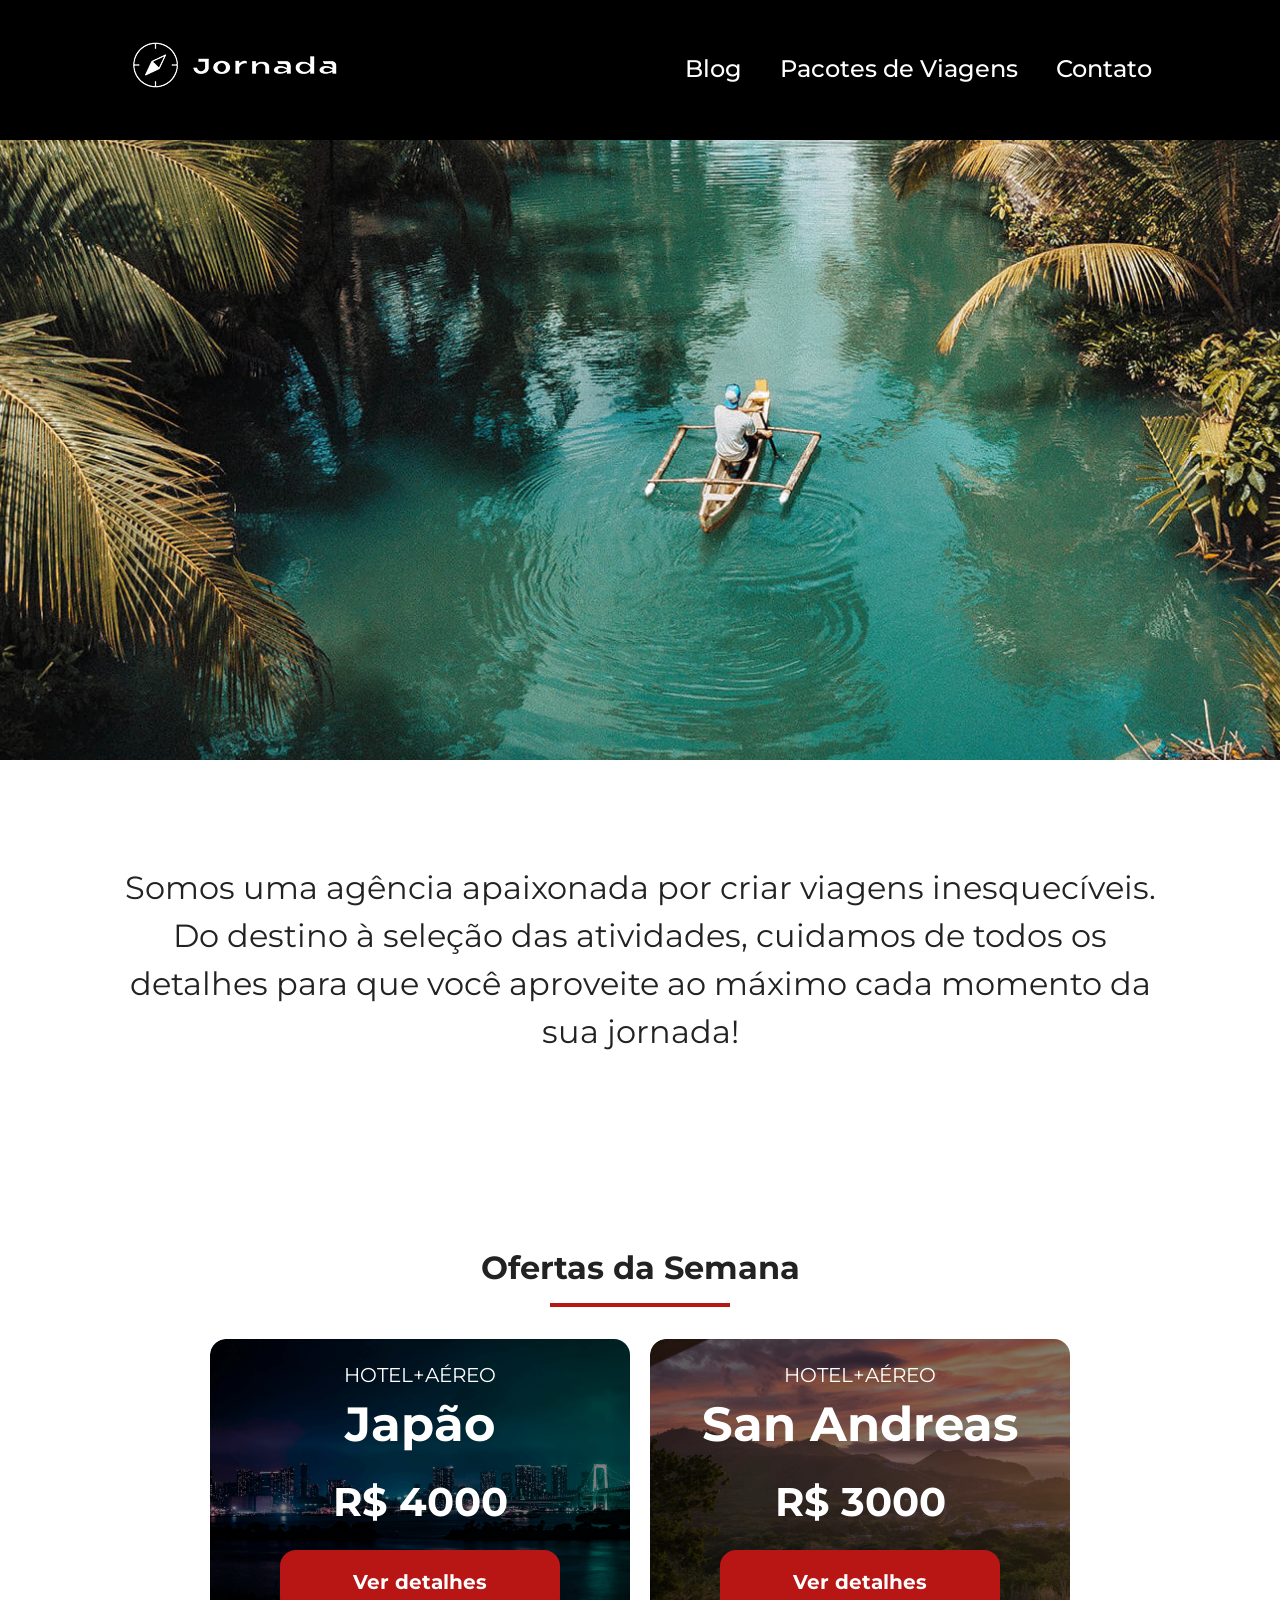
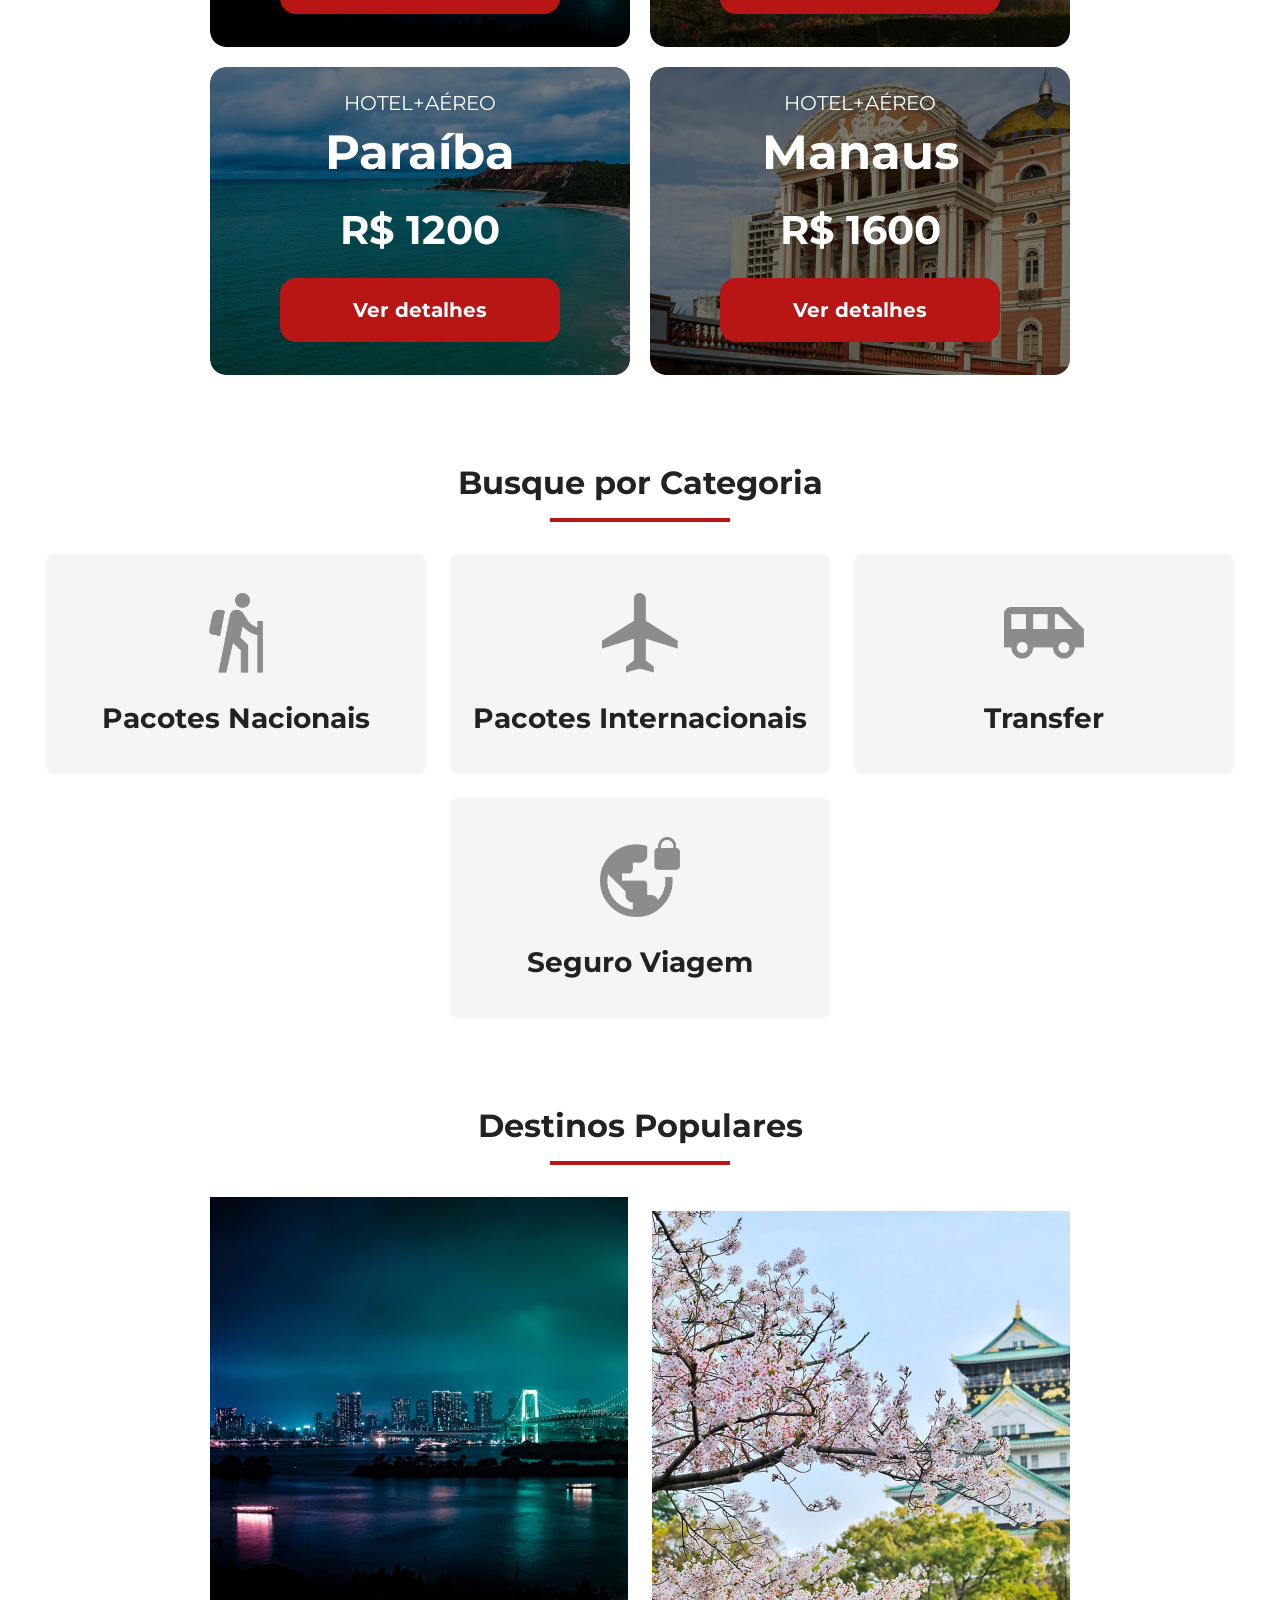
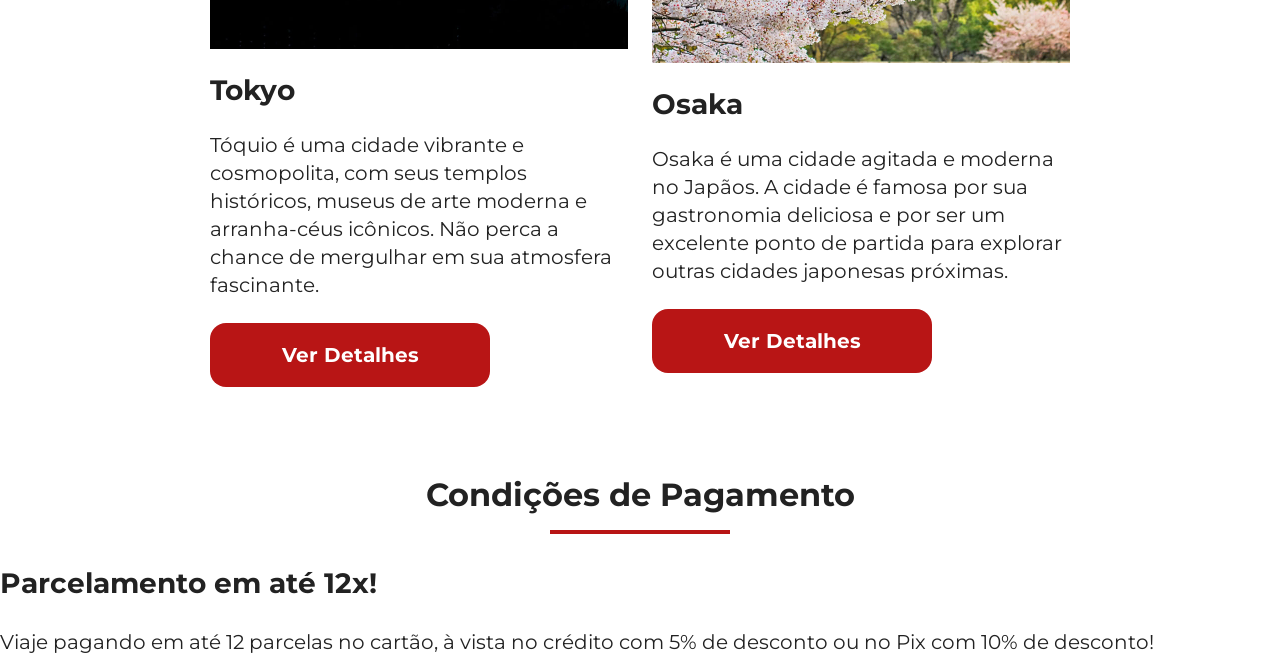
==== index.html @ 911371fd "Adiciona sessao de pagamentos" ====
<!doctype html>
<html lang="pt-BR">
  <head>
    <meta charset="UTF-8" />
    <meta name="viewport" content="width=device-width, initial-scale=1.0" />
    <link rel="stylesheet" href="css/styles.css" />
    <title>Jornada Viagens</title>
  </head>
  <body>
    <header>
      <a class="logo" href="index.html" title="Voltar para a página inicial">
        <img
          class="img-mobile"
          src="img/bussola-jornada-branco.png"
          alt="Bússola da logo Jornada Viagens na cor branco"
        />
        <img
          class="img-desktop"
          src="img/logo-jornada-branco.png"
          alt="Bússola da logo Jornada Viagens na cor branco"
        />
      </a>
      <div class="navigation-menu">
        <label for="menu"><img src="img/menu.png" alt="Icone menu" /></label>
        <input type="checkbox" id="menu" hidden />
        <nav>
          <ul class="list-links">
            <li>
              <a href="blog.html" target="_blank" title="Acessar a página blog"
                >Blog</a
              >
            </li>
            <li>
              <a
                href="pacotes.html"
                target="_blank"
                title="Acessar a página de pacotes de viagens"
                >Pacotes de Viagens</a
              >
            </li>
            <li>
              <a
                href="contato.html"
                target="_blank"
                title="Acessar a página de contato"
                >Contato</a
              >
            </li>
          </ul>
        </nav>
      </div>
    </header>
    <section class="hero">
      <div class="hero-img"></div>
      <h2>
        Somos uma agência apaixonada por criar viagens inesquecíveis. Do destino
        à seleção das atividades, cuidamos de todos os detalhes para que você
        aproveite ao máximo cada momento da sua jornada!
      </h2>
    </section>
    <section class="offers">
      <div class="section-title">
        <h2>Ofertas da Semana</h2>
        <hr />
      </div>
      <div class="offers-cards">
        <article class="cards japao">
          <header>
            <p>HOTEL+AÉREO</p>
            <h3>Japão</h3>
            <h4>R$ 4000</h4>
          </header>
          <footer>
            <a href="#" class="button">Ver detalhes</a>
          </footer>
        </article>
        <article class="cards san-andreas">
          <header>
            <p>HOTEL+AÉREO</p>
            <h3>San Andreas</h3>
            <h4>R$ 3000</h4>
          </header>
          <footer>
            <a href="#" class="button">Ver detalhes</a>
          </footer>
        </article>
        <article class="cards paraiba">
          <header>
            <p>HOTEL+AÉREO</p>
            <h3>Paraíba</h3>
            <h4>R$ 1200</h4>
          </header>
          <footer>
            <a href="#" class="button">Ver detalhes</a>
          </footer>
        </article>
        <article class="cards manaus">
          <header>
            <p>HOTEL+AÉREO</p>
            <h3>Manaus</h3>
            <h4>R$ 1600</h4>
          </header>
          <footer>
            <a href="#" class="button">Ver detalhes</a>
          </footer>
        </article>
      </div>
    </section>
    <section class="category">
      <div class="section-title">
        <h2>Busque por Categoria</h2>
        <hr />
      </div>
      <div class="category-cards">
        <a
          href="#"
          class="card"
          target="_blank"
          title="Busque pela categoria Pacotes Nacionais"
        >
          <article>
            <img src="img/icone-pacotes-nacionais.png" alt="" />
            <h3 class="content-title">Pacotes Nacionais</h3>
          </article>
        </a>
        <a
          href="#"
          class="card"
          target="_blank"
          title="Busque pela categoria Pacotes Internacionais"
        >
          <article>
            <img src="img/icone-pacotes-internacionais.png" alt="" />
            <h3 class="content-title">Pacotes Internacionais</h3>
          </article>
        </a>
        <a
          href="#"
          class="card"
          target="_blank"
          title="Busque pela categoria Transfer"
        >
          <article>
            <img src="img/icone-transfer.png" alt="" />
            <h3 class="content-title">Transfer</h3>
          </article>
        </a>
        <a
          href="#"
          class="card"
          target="_blank"
          title="Busque pela categoria Seguro Viagem"
        >
          <article>
            <img src="img/icone-seguro-viagem.png" alt="" />
            <h3 class="content-title">Seguro Viagem</h3>
          </article>
        </a>
      </div>
    </section>
    <section class="destinations">
      <div class="section-title">
        <h2>Destinos Populares</h2>
        <hr />
      </div>
      <div class="destination-itens">
        <article class="item">
          <header>
            <div class="img-item bg-tokyo"></div>
            <h4 class="content-title">Tokyo</h4>
            <p class="content-text">
              Tóquio é uma cidade vibrante e cosmopolita, com seus templos
              históricos, museus de arte moderna e arranha-céus icônicos. Não
              perca a chance de mergulhar em sua atmosfera fascinante.
            </p>
          </header>
          <footer>
            <a
              href="#"
              class="button"
              target="_blank"
              title="Ver mais detalhes do destino Tokyo"
              >Ver Detalhes</a
            >
          </footer>
        </article>
        <article class="item">
          <header>
            <div class="img-item bg-osaka"></div>
            <h4 class="content-title">Osaka</h4>
            <p class="content-text">
              Osaka é uma cidade agitada e moderna no Japãos. A cidade é famosa
              por sua gastronomia deliciosa e por ser um excelente ponto de
              partida para explorar outras cidades japonesas próximas.
            </p>
          </header>
          <footer>
            <a
              href="#"
              class="button"
              target="_blank"
              title="Ver mais detalhes do destino Osaka"
              >Ver Detalhes</a
            >
          </footer>
        </article>
      </div>
    </section>
        <section class="payments">
      <div class="section-title">
        <h2>Condições de Pagamento</h2>
        <hr />
      </div>
      <div class="text-content">
        <h3 class="content-title">Parcelamento em até 12x!</h3>
        <p class="content-text">Viaje pagando em até 12 parcelas no cartão, à vista no crédito com 5% de desconto ou no Pix com 10% de desconto! </p>
      </div>
      <div class="image-content">
        <div class="image bag"></div>
        <div class="image passport"></div>
        <div class="image people"></div>
      </div>
    </section>
  </body>
</html>
---- css/styles.css ----
@import url(global.css);
@import url(header.css);
@import url(hero.css);
@import url(offers.css);
@import url(category.css);
@import url(destinations.css);
@import url(payments.css);
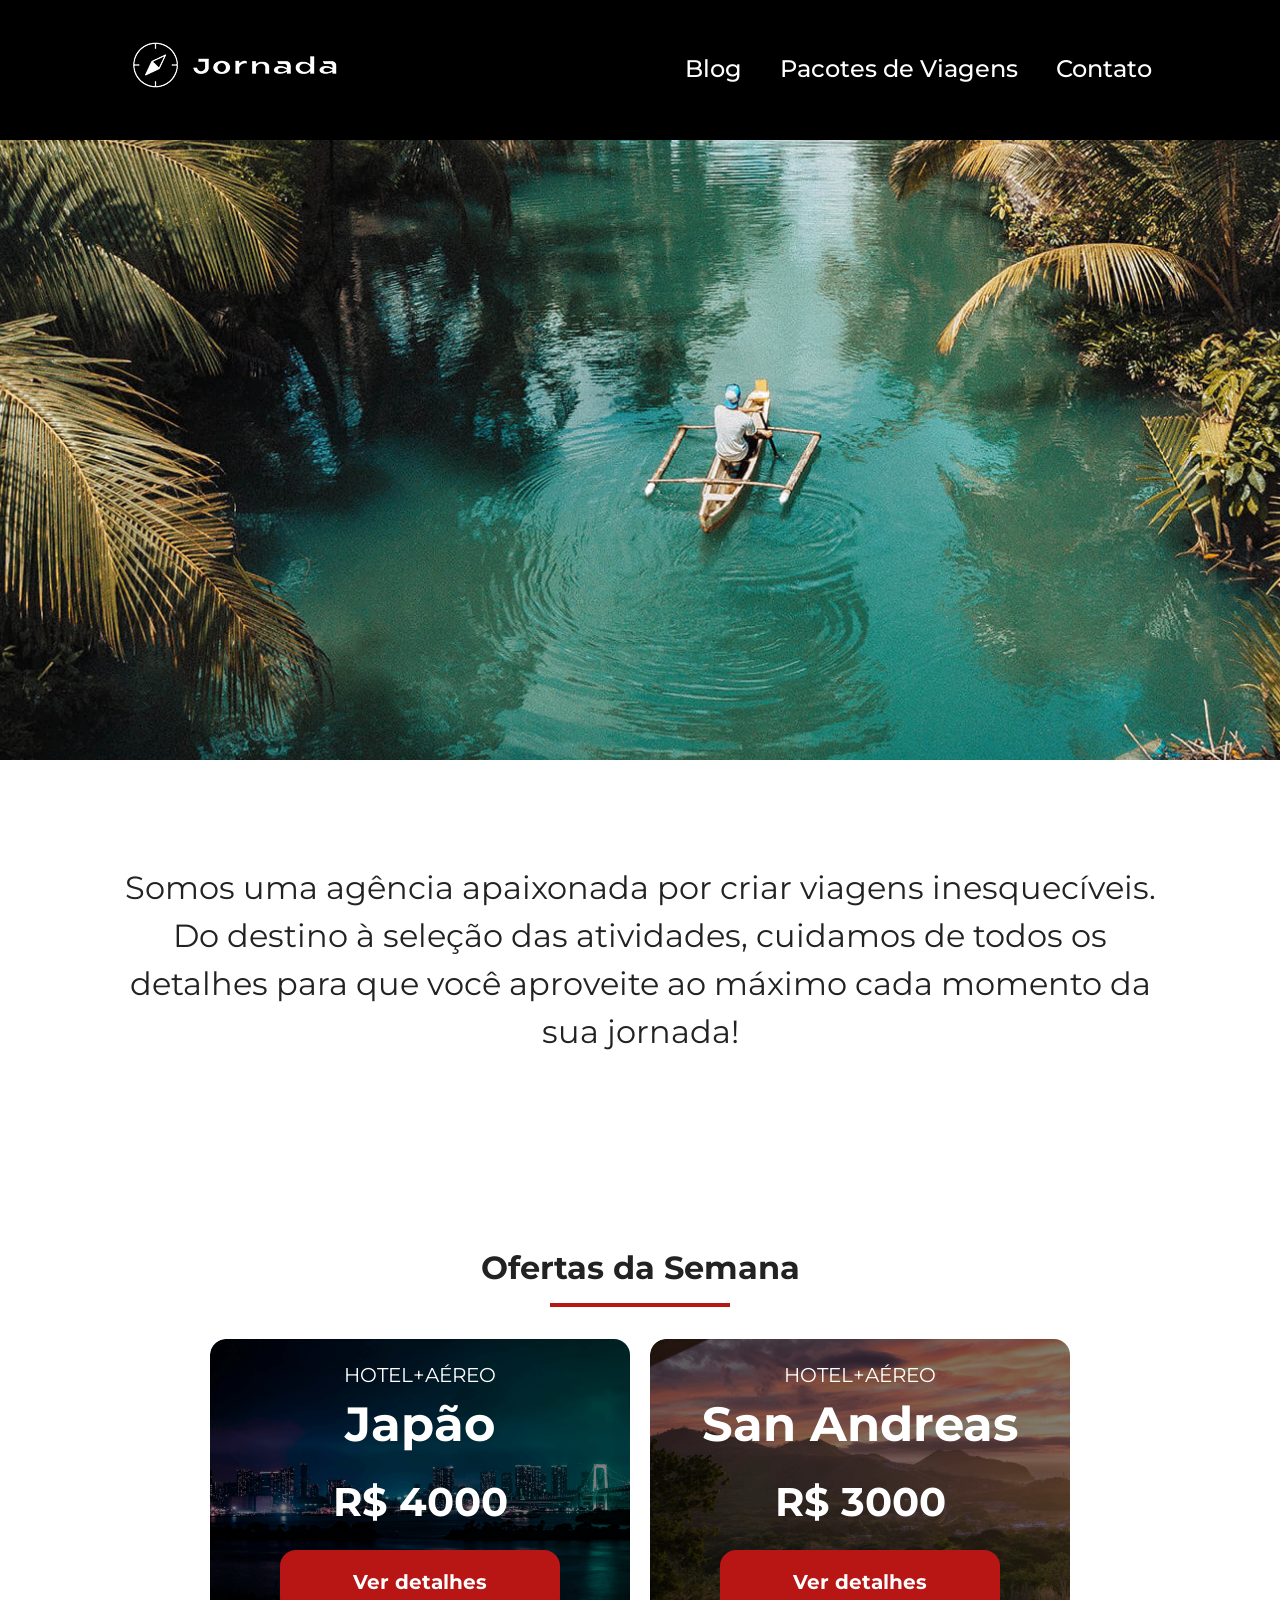
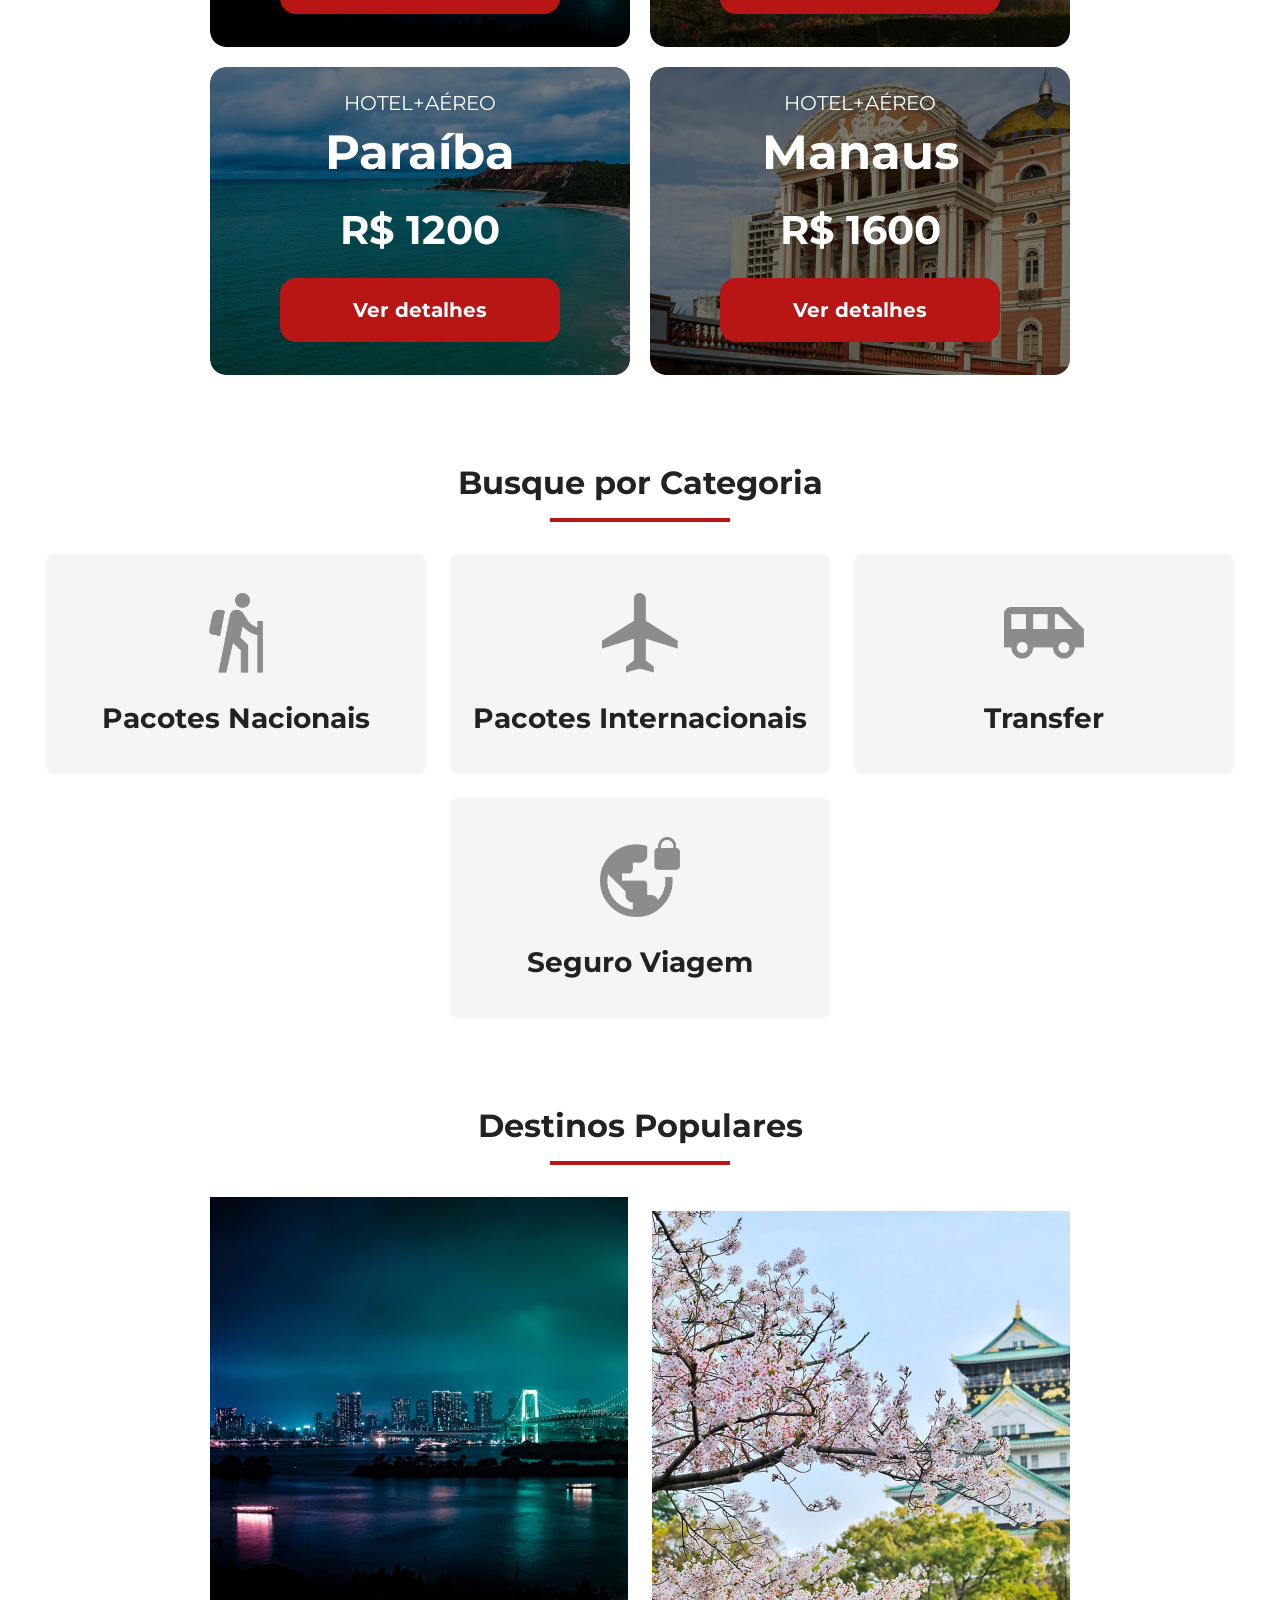
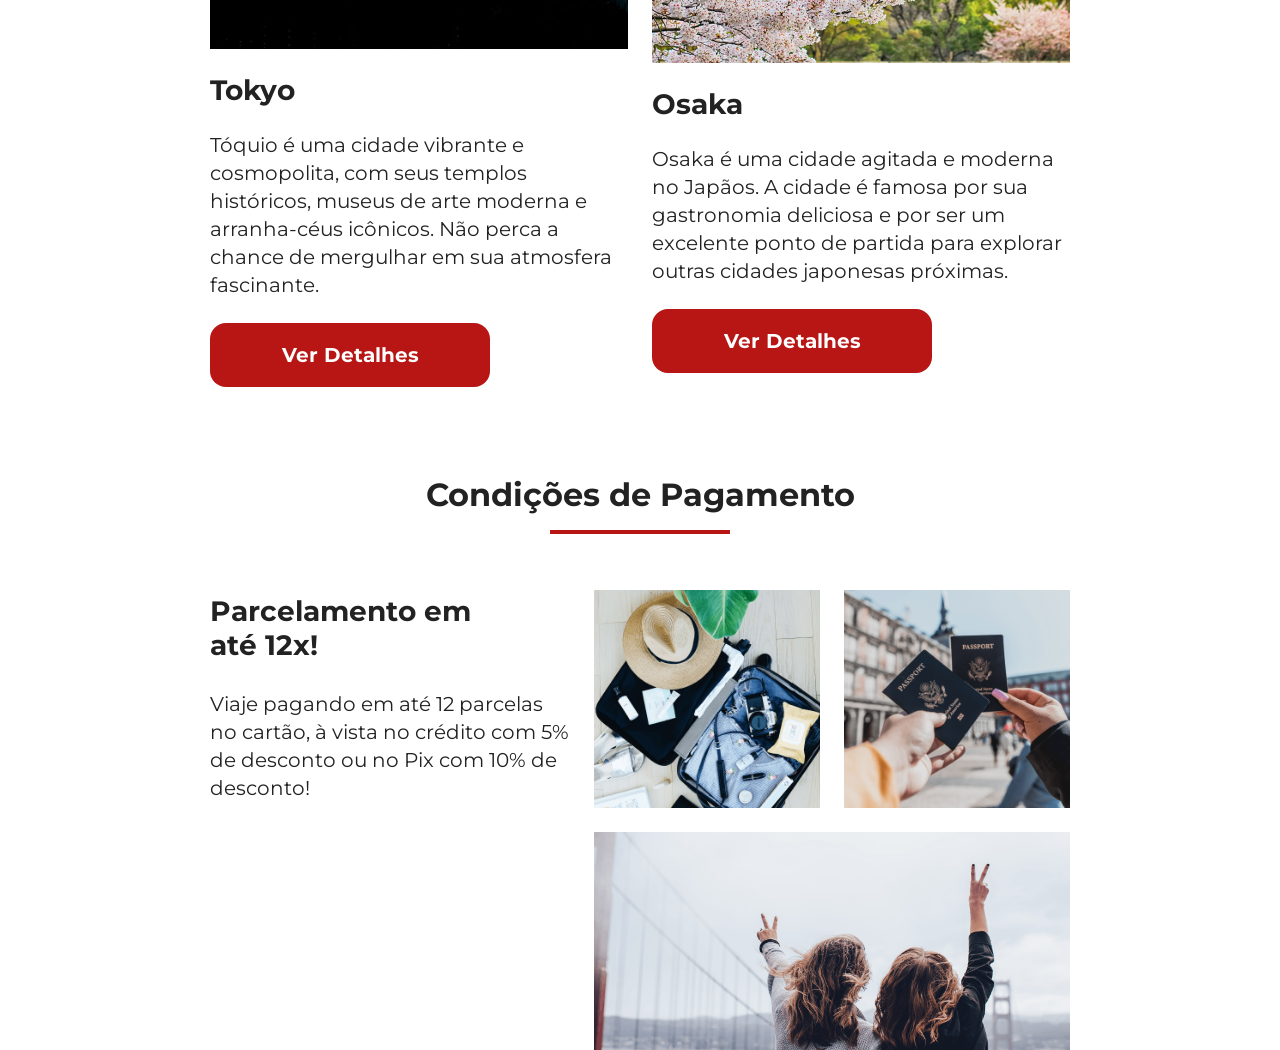
==== commit e466aeb0: "Finaliza a sessao de pagamentos" ====
--- a/index.html
+++ b/index.html
@@ -206,19 +206,24 @@
         </article>
       </div>
     </section>
-        <section class="payments">
+    <section class="payments">
       <div class="section-title">
         <h2>Condições de Pagamento</h2>
         <hr />
       </div>
-      <div class="text-content">
-        <h3 class="content-title">Parcelamento em até 12x!</h3>
-        <p class="content-text">Viaje pagando em até 12 parcelas no cartão, à vista no crédito com 5% de desconto ou no Pix com 10% de desconto! </p>
-      </div>
-      <div class="image-content">
-        <div class="image bag"></div>
-        <div class="image passport"></div>
-        <div class="image people"></div>
+      <div class="content-wrapper">
+        <div class="text-content">
+          <h3 class="content-title">Parcelamento em até 12x!</h3>
+          <p class="content-text">
+            Viaje pagando em até 12 parcelas no cartão, à vista no crédito com
+            5% de desconto ou no Pix com 10% de desconto!
+          </p>
+        </div>
+        <div class="image-gallery">
+          <div class="image primary"></div>
+          <div class="image secondary"></div>
+          <div class="image thirdy colspan-2"></div>
+        </div>
       </div>
     </section>
   </body>
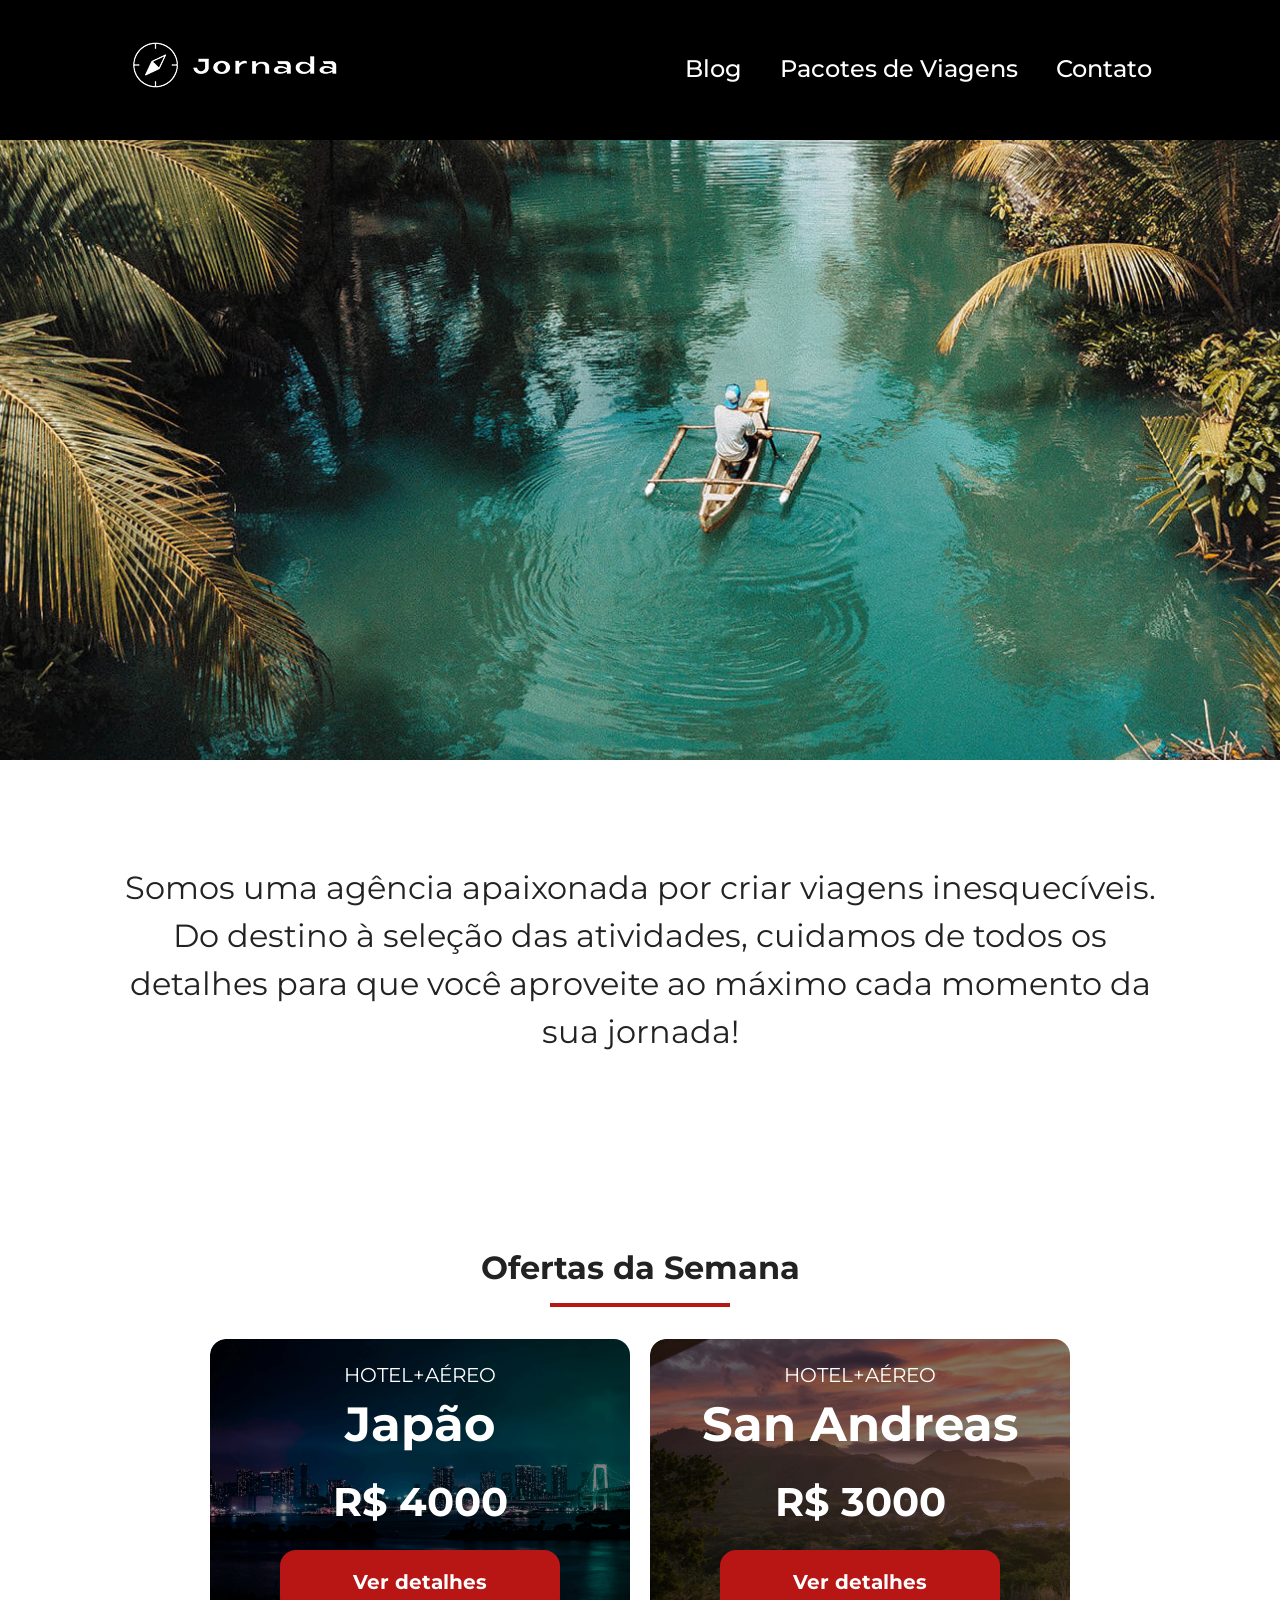
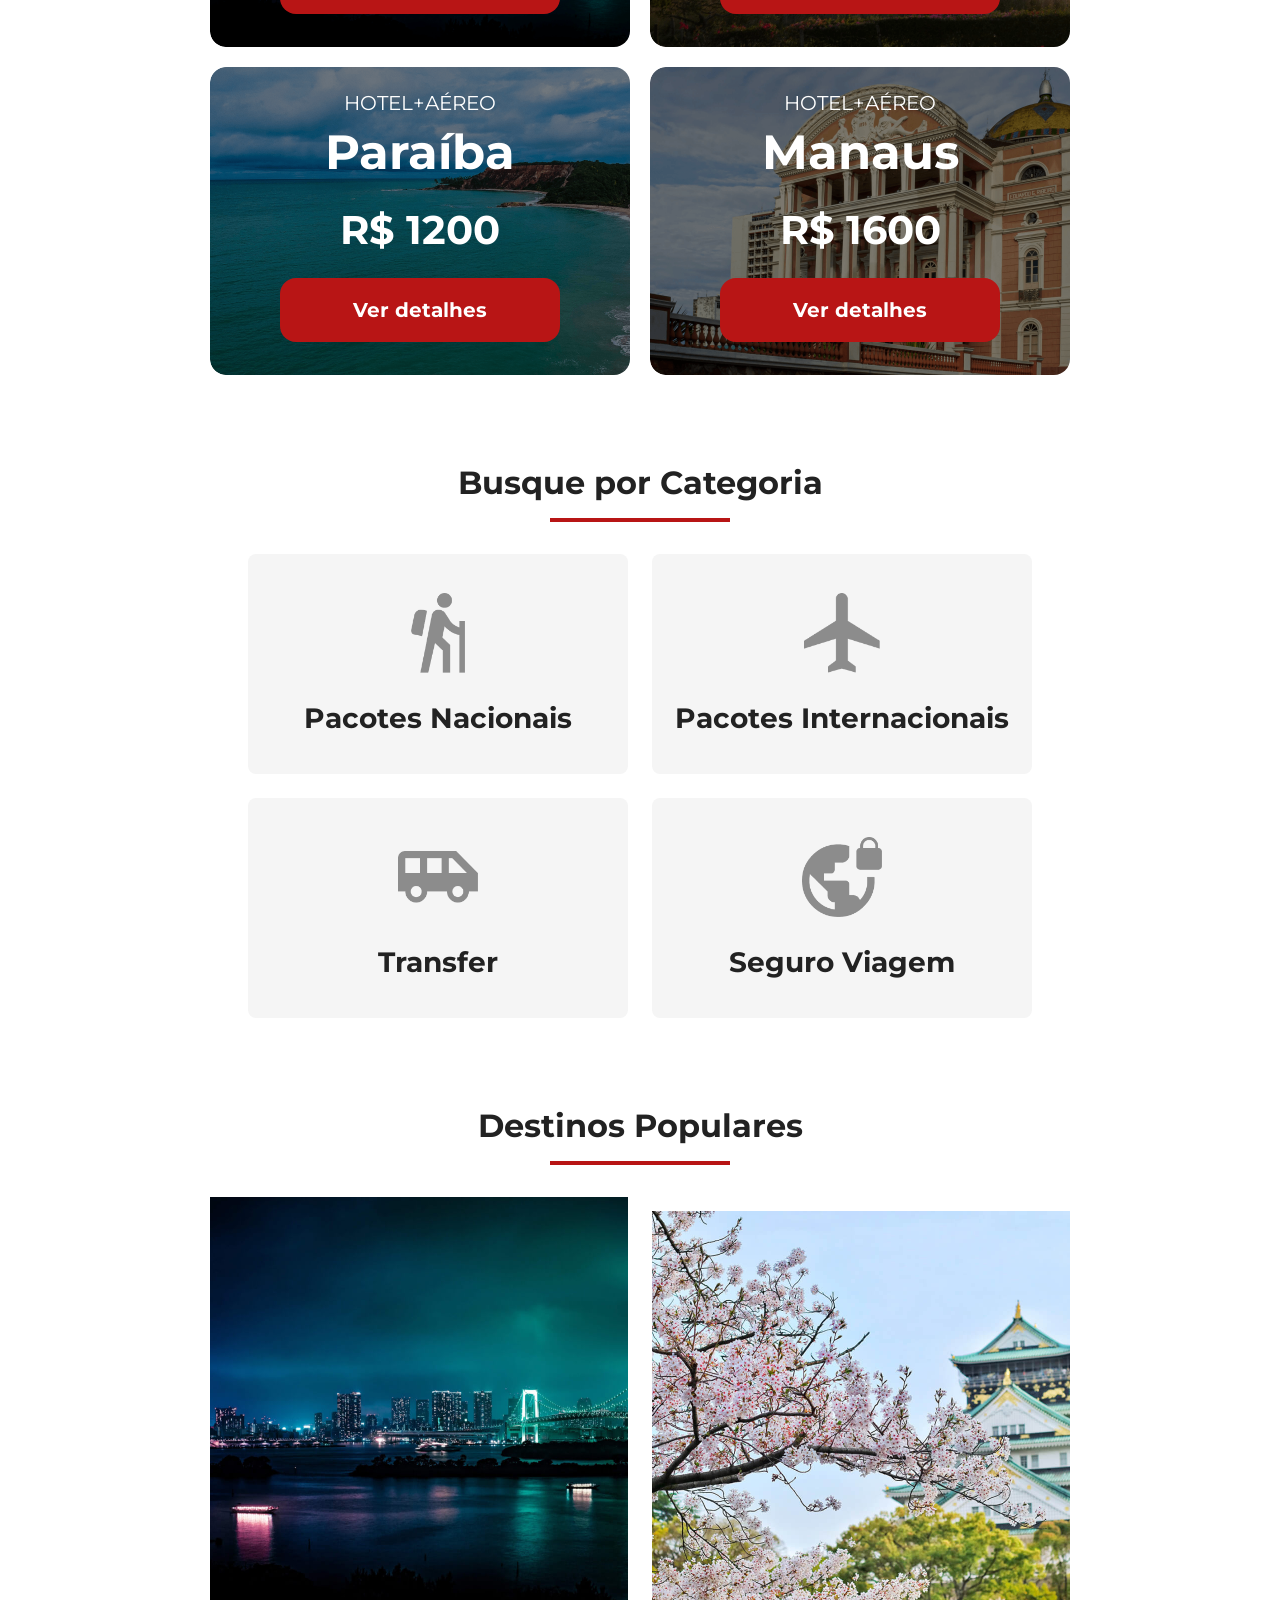
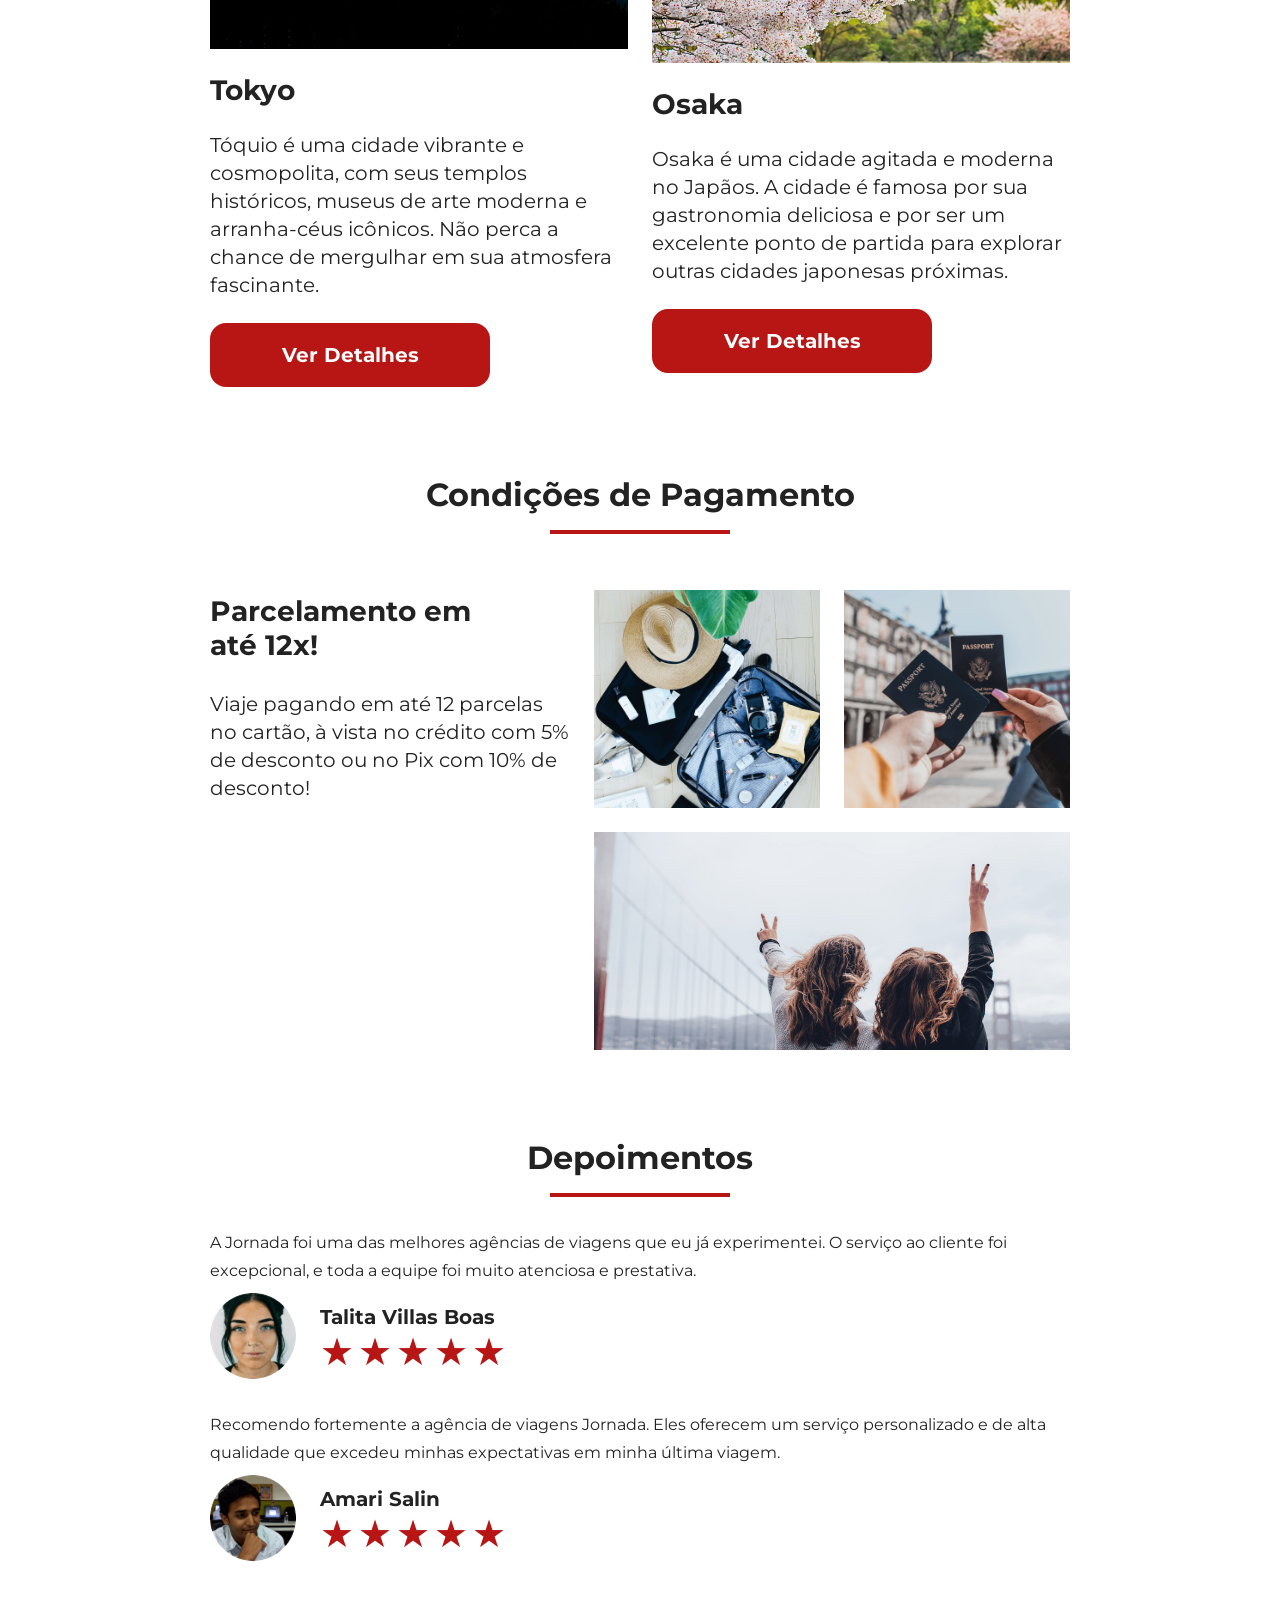
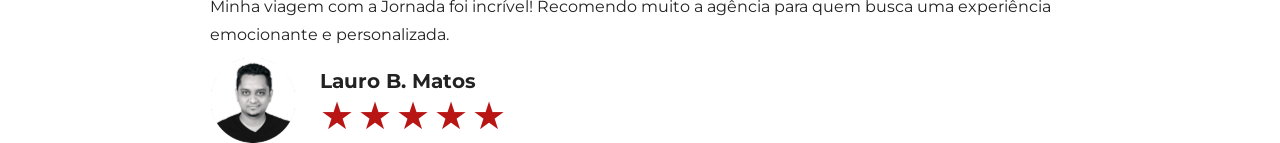
==== commit 3e2c6f32: "Adiciona sessao de depoimentos e seus estilos" ====
--- a/index.html
+++ b/index.html
@@ -226,5 +226,87 @@
         </div>
       </div>
     </section>
+    <section class="testimonials">
+      <div class="section-title">
+        <h2>Depoimentos</h2>
+        <hr />
+      </div>
+      <div class="testimonial-container">
+        <article>
+          <header>
+            <p>
+              A Jornada foi uma das melhores agências de viagens que eu já
+              experimentei. O serviço ao cliente foi excepcional, e toda a
+              equipe foi muito atenciosa e prestativa.
+            </p>
+          </header>
+          <footer>
+            <img
+              src="img/profile-talita.png"
+              alt="Foto da cliente Talita Villas Boas"
+            />
+            <div class="profile-content">
+              <h4>Talita Villas Boas</h4>
+              <div class="rating">
+                <span class="star">★</span>
+                <span class="star">★</span>
+                <span class="star">★</span>
+                <span class="star">★</span>
+                <span class="star">★</span>
+              </div>
+            </div>
+          </footer>
+        </article>
+        <article>
+          <header>
+            <p>
+              Recomendo fortemente a agência de viagens Jornada. Eles oferecem
+              um serviço personalizado e de alta qualidade que excedeu minhas
+              expectativas em minha última viagem.
+            </p>
+          </header>
+          <footer>
+            <img
+              src="img/profile-amari.png"
+              alt="Foto do cliente Amari Salin"
+            />
+            <div class="profile-content">
+              <h4>Amari Salin</h4>
+              <div class="rating">
+                <span class="star">★</span>
+                <span class="star">★</span>
+                <span class="star">★</span>
+                <span class="star">★</span>
+                <span class="star">★</span>
+              </div>
+            </div>
+          </footer>
+        </article>
+        <article>
+          <header>
+            <p>
+              Minha viagem com a Jornada foi incrível! Recomendo muito a agência
+              para quem busca uma experiência emocionante e personalizada.
+            </p>
+          </header>
+          <footer>
+            <img
+              src="img/profile-lauro.png"
+              alt="Foto do cliente Lauro B. Matos"
+            />
+            <div class="profile-content">
+              <h4>Lauro B. Matos</h4>
+              <div class="rating">
+                <span class="star">★</span>
+                <span class="star">★</span>
+                <span class="star">★</span>
+                <span class="star">★</span>
+                <span class="star">★</span>
+              </div>
+            </div>
+          </footer>
+        </article>
+      </div>
+    </section>
   </body>
 </html>
--- a/css/styles.css
+++ b/css/styles.css
@@ -4,4 +4,5 @@
 @import url(offers.css);
 @import url(category.css);
 @import url(destinations.css);
-@import url(payments.css);+@import url(payments.css);
+@import url(testimonials.css);
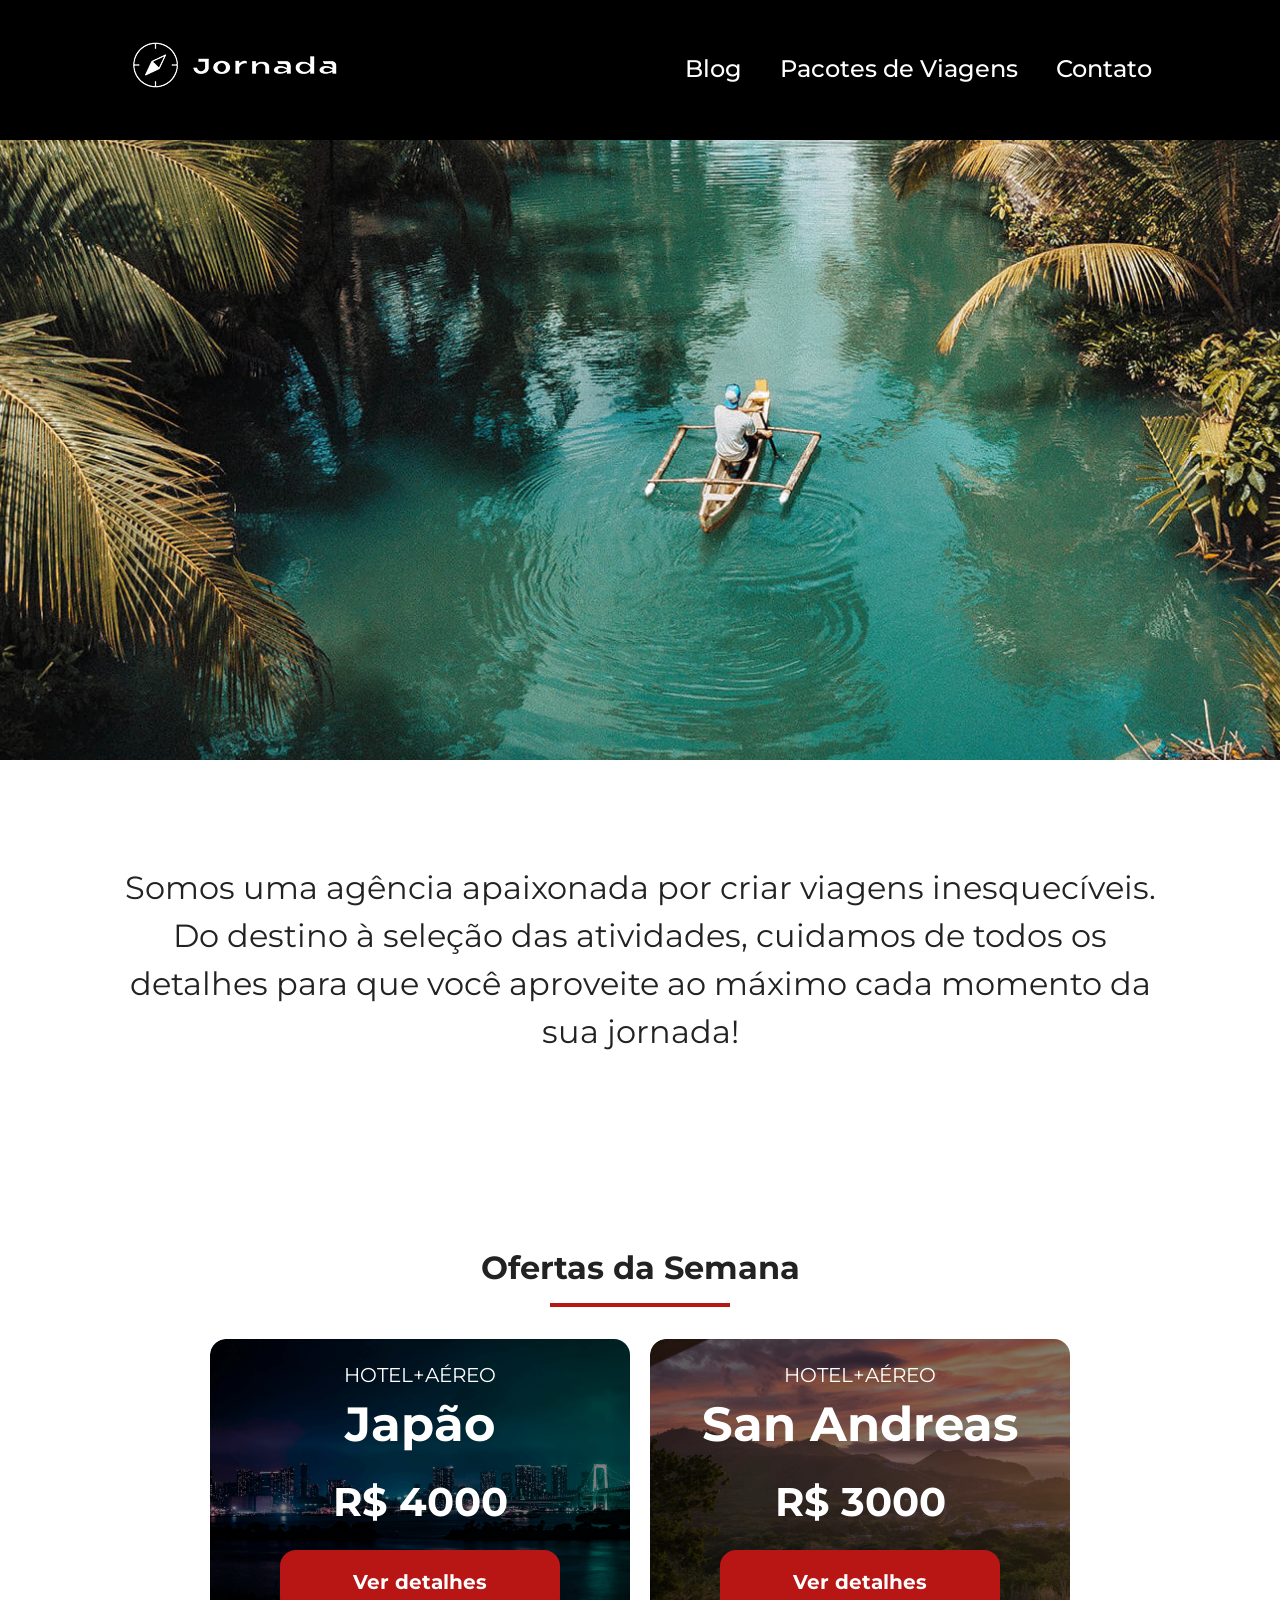
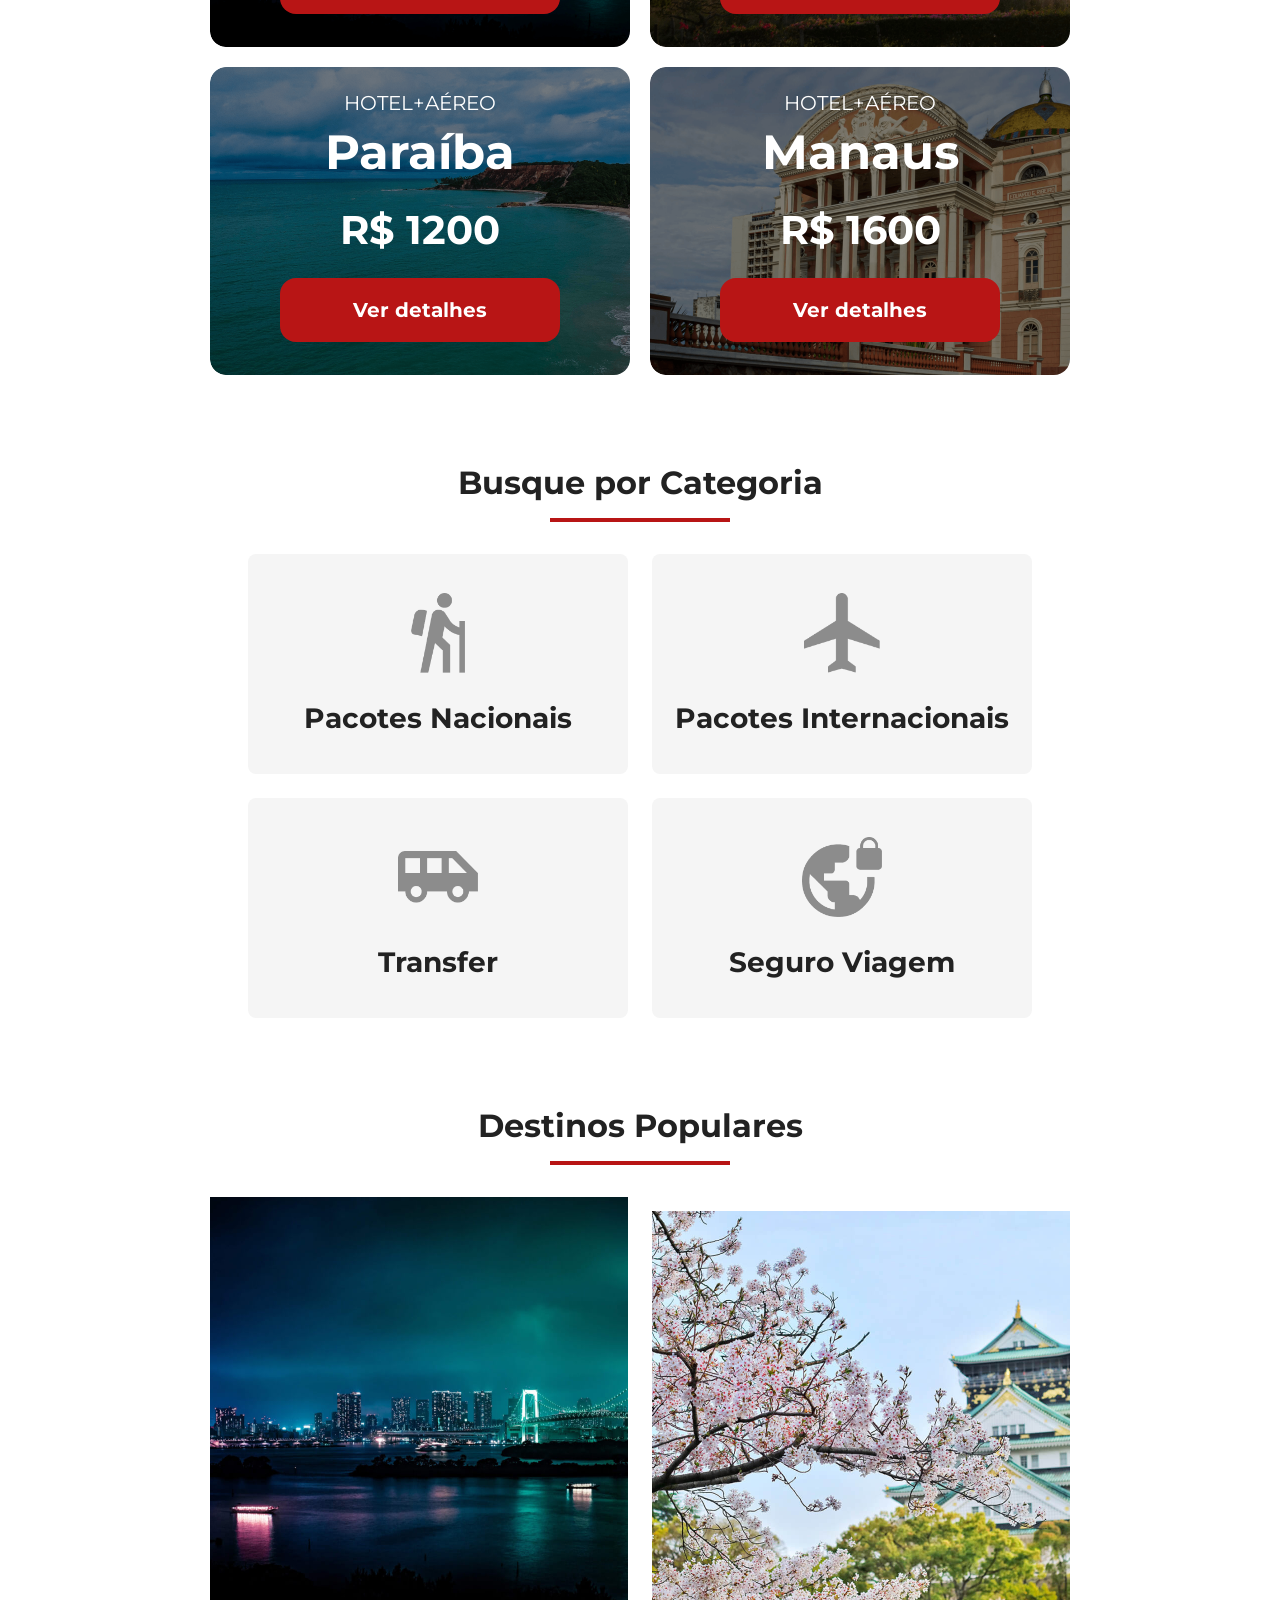
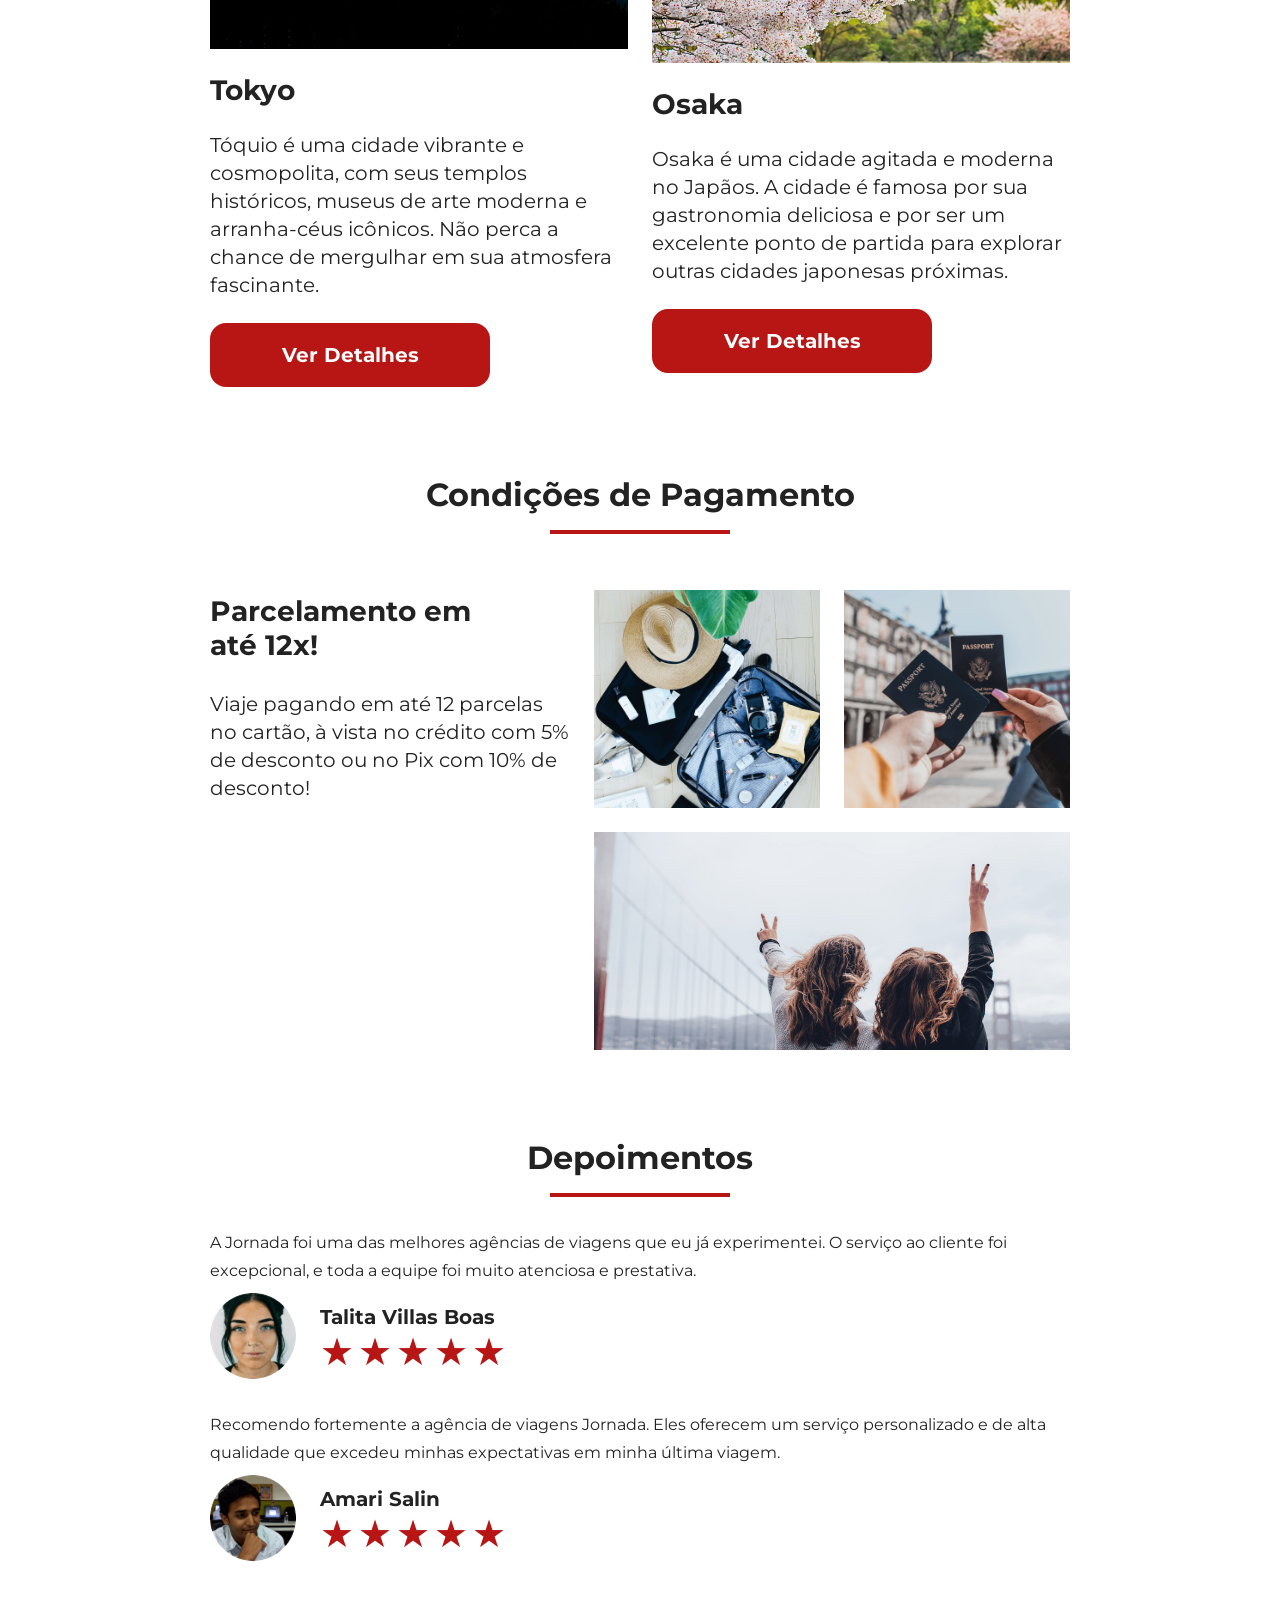
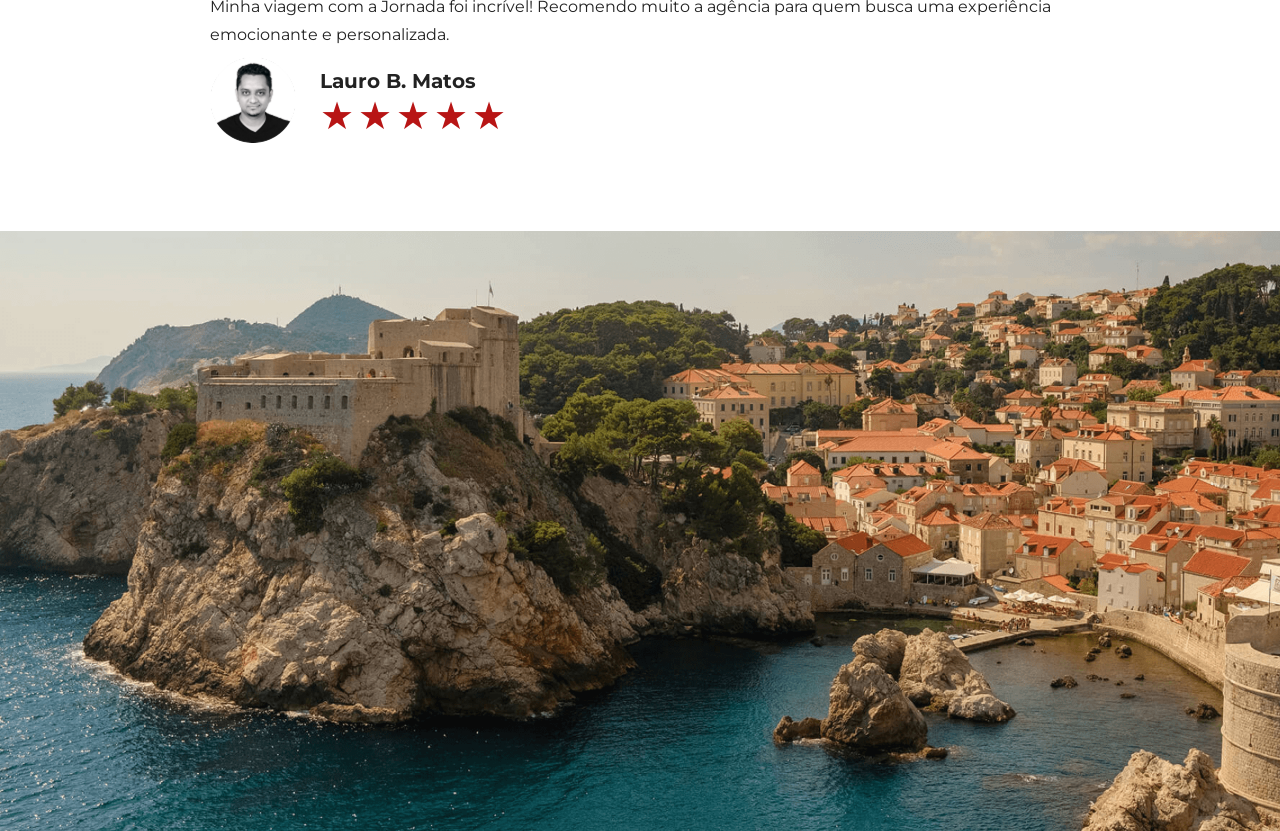
==== commit 570748c8: "Adiciona sessao do banner e seus estilos" ====
--- a/index.html
+++ b/index.html
@@ -308,5 +308,8 @@
         </article>
       </div>
     </section>
+    <section class="banner">
+      <div class="banner-image"></div>
+    </section>
   </body>
 </html>
--- a/css/styles.css
+++ b/css/styles.css
@@ -6,3 +6,4 @@
 @import url(destinations.css);
 @import url(payments.css);
 @import url(testimonials.css);
+@import url(banner.css);
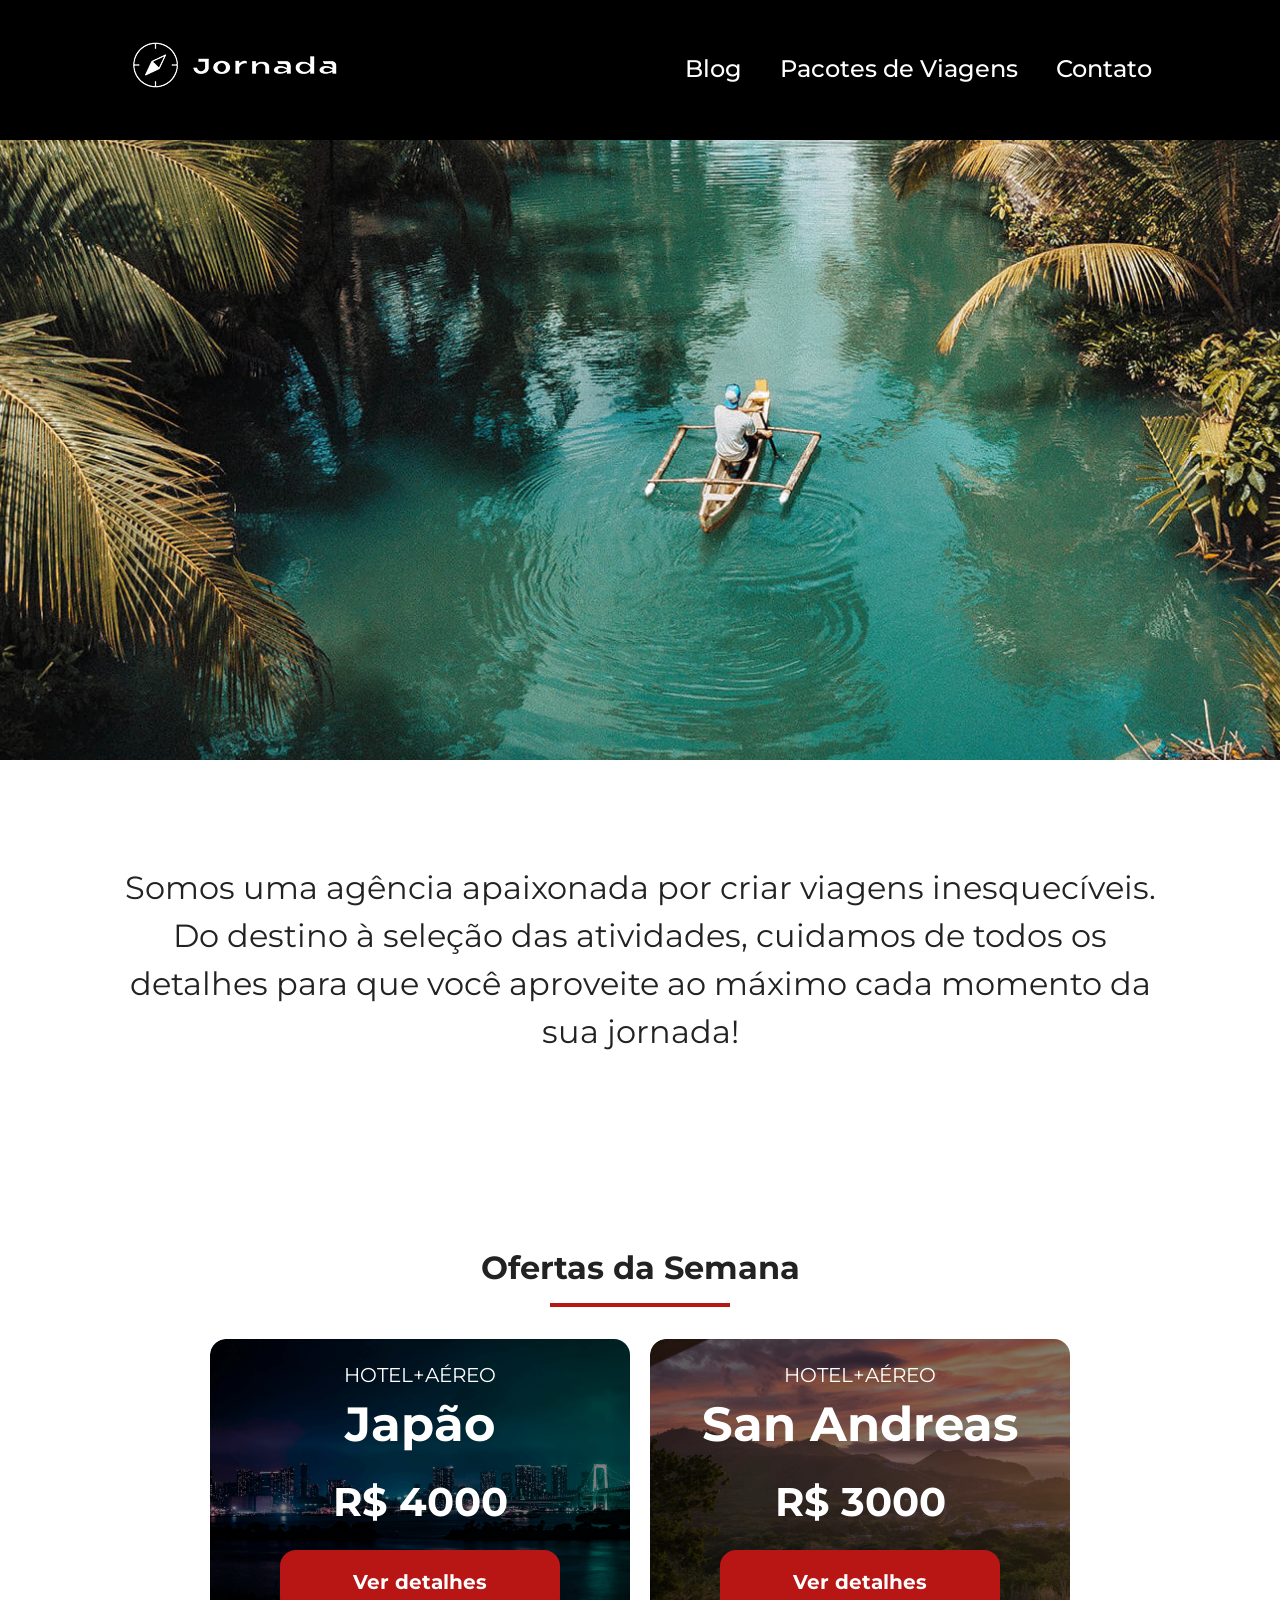
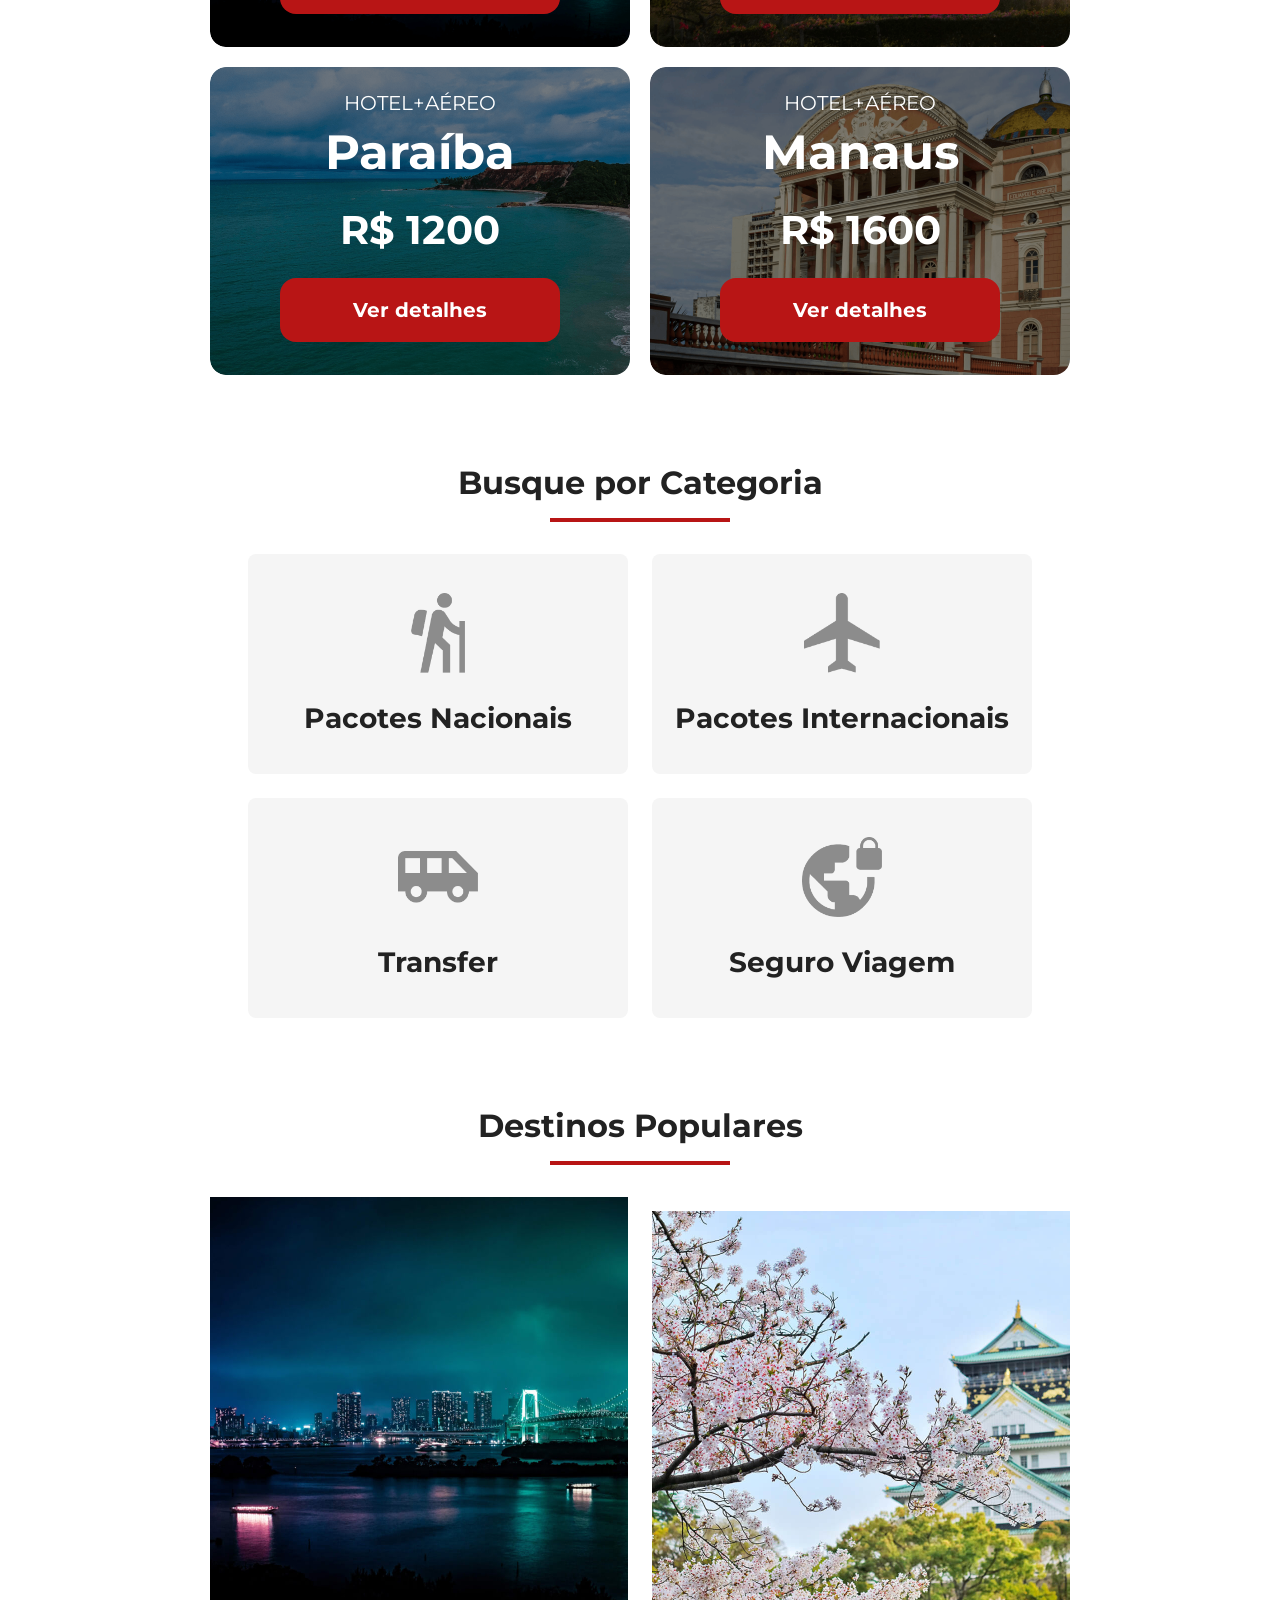
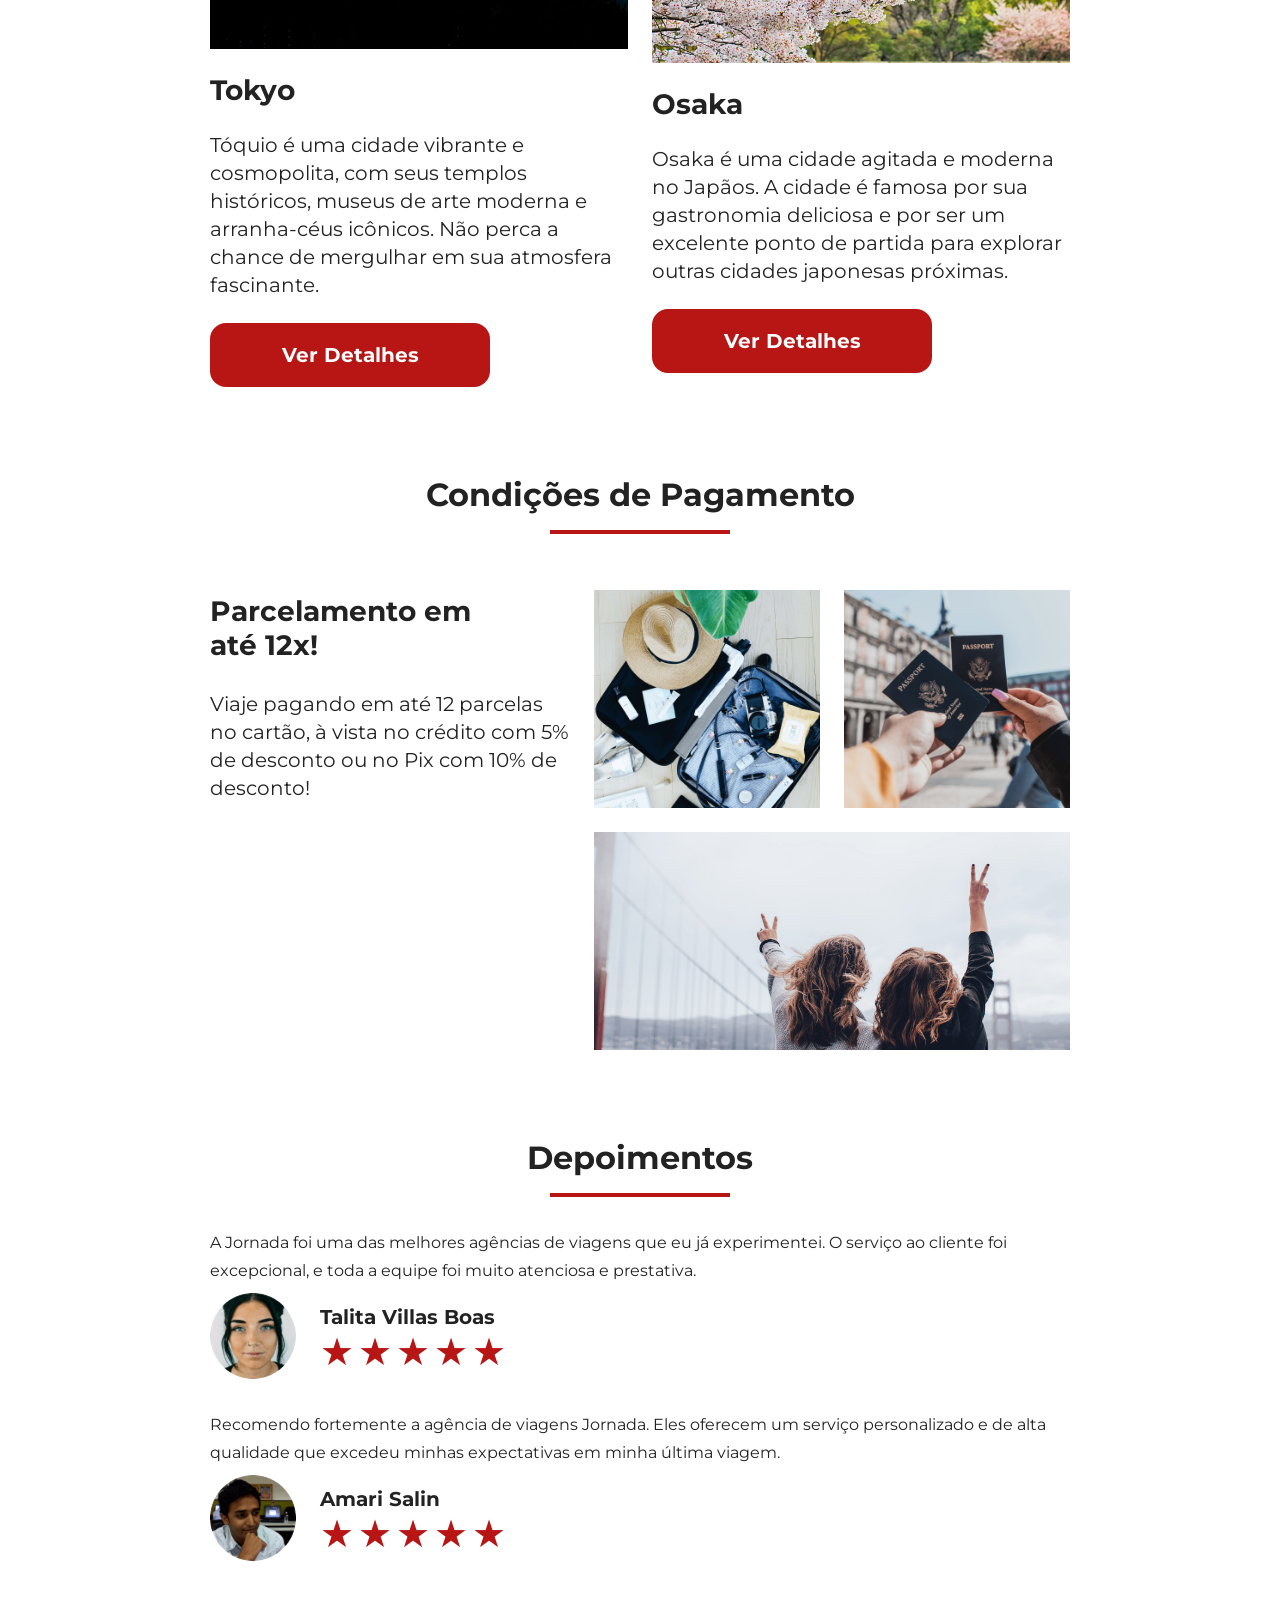
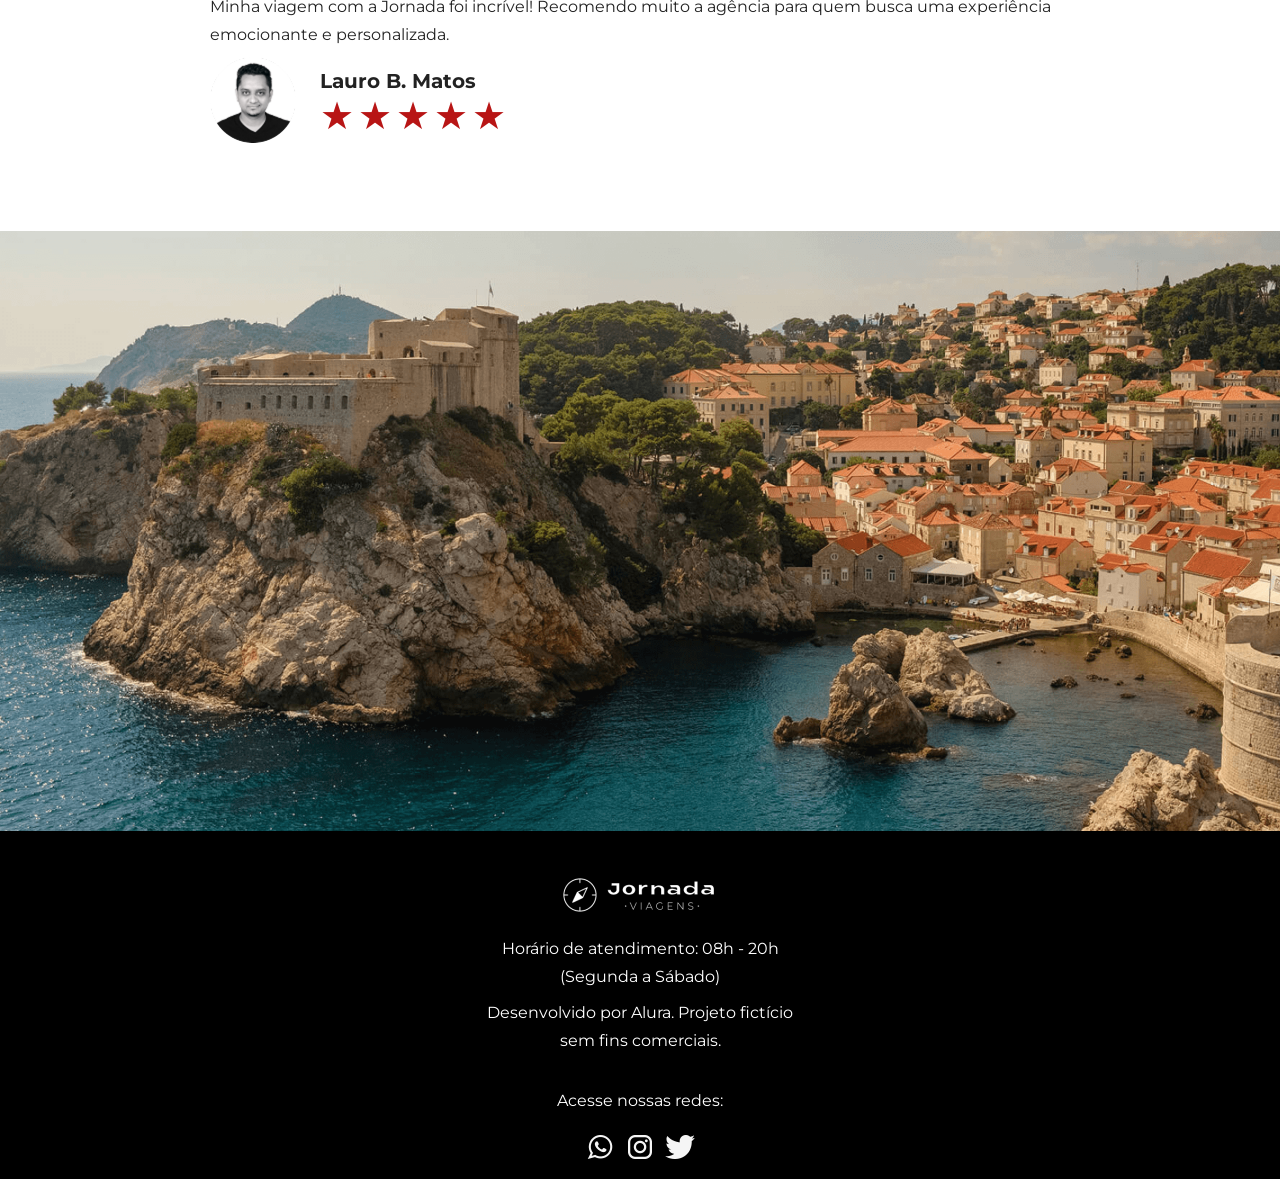
==== commit 6c55d12f: "Adicionar sessao do footedr" ====
--- a/index.html
+++ b/index.html
@@ -311,5 +311,67 @@
     <section class="banner">
       <div class="banner-image"></div>
     </section>
+    <footer class="footer-wrapper">
+      <div class="footer-contents">
+        <article class="footer-informations">
+          <header>
+            <a
+              href="#"
+              class="logo-jornada-footer"
+              title="Voltar para a página inicial"
+            >
+              <img
+                src="img/logo-jornada-footer-branco.png"
+                alt="Logo bussola jornada"
+              />
+            </a>
+          </header>
+          <footer>
+            <p>Horário de atendimento: 08h - 20h (Segunda a Sábado)</p>
+            <p>Desenvolvido por Alura. Projeto fictício sem fins comerciais.</p>
+          </footer>
+        </article>
+        <article class="footer-social">
+          <header>
+            <p>Acesse nossas redes:</p>
+          </header>
+          <footer>
+            <a
+              href="#"
+              class="logo-social"
+              target="_blank"
+              title="Redirecionar para o whatsapp da Jornada Viagens"
+            >
+              <img
+                src="img/logo-whatsapp-branco.png"
+                alt="Logo do whatsapp na cor branca"
+              />
+            </a>
+            <a
+              href="#"
+              class="logo-social"
+              target="_blank"
+              title="Redirecionar para o instagram da Jornada Viagens"
+            >
+              <img
+                src="img/logo-instagram-branco.png"
+                alt="Logo do instagram na cor branca"
+              />
+            </a>
+            <a
+              href="#"
+              class="logo-social"
+              target="_blank"
+              title="Redirecionar para o twitter da Jornada Viagens"
+            >
+              <img
+                src="img/logo-twitter-branco.png"
+                alt="Logo do twitter na cor branca"
+              />
+            </a>
+          </footer>
+        </article>
+      </div>
+    </footer>
   </body>
 </html>
--- a/css/styles.css
+++ b/css/styles.css
@@ -6,4 +6,5 @@
 @import url(destinations.css);
 @import url(payments.css);
 @import url(testimonials.css);
-@import url(banner.css);+@import url(banner.css);
+@import url(footer.css);
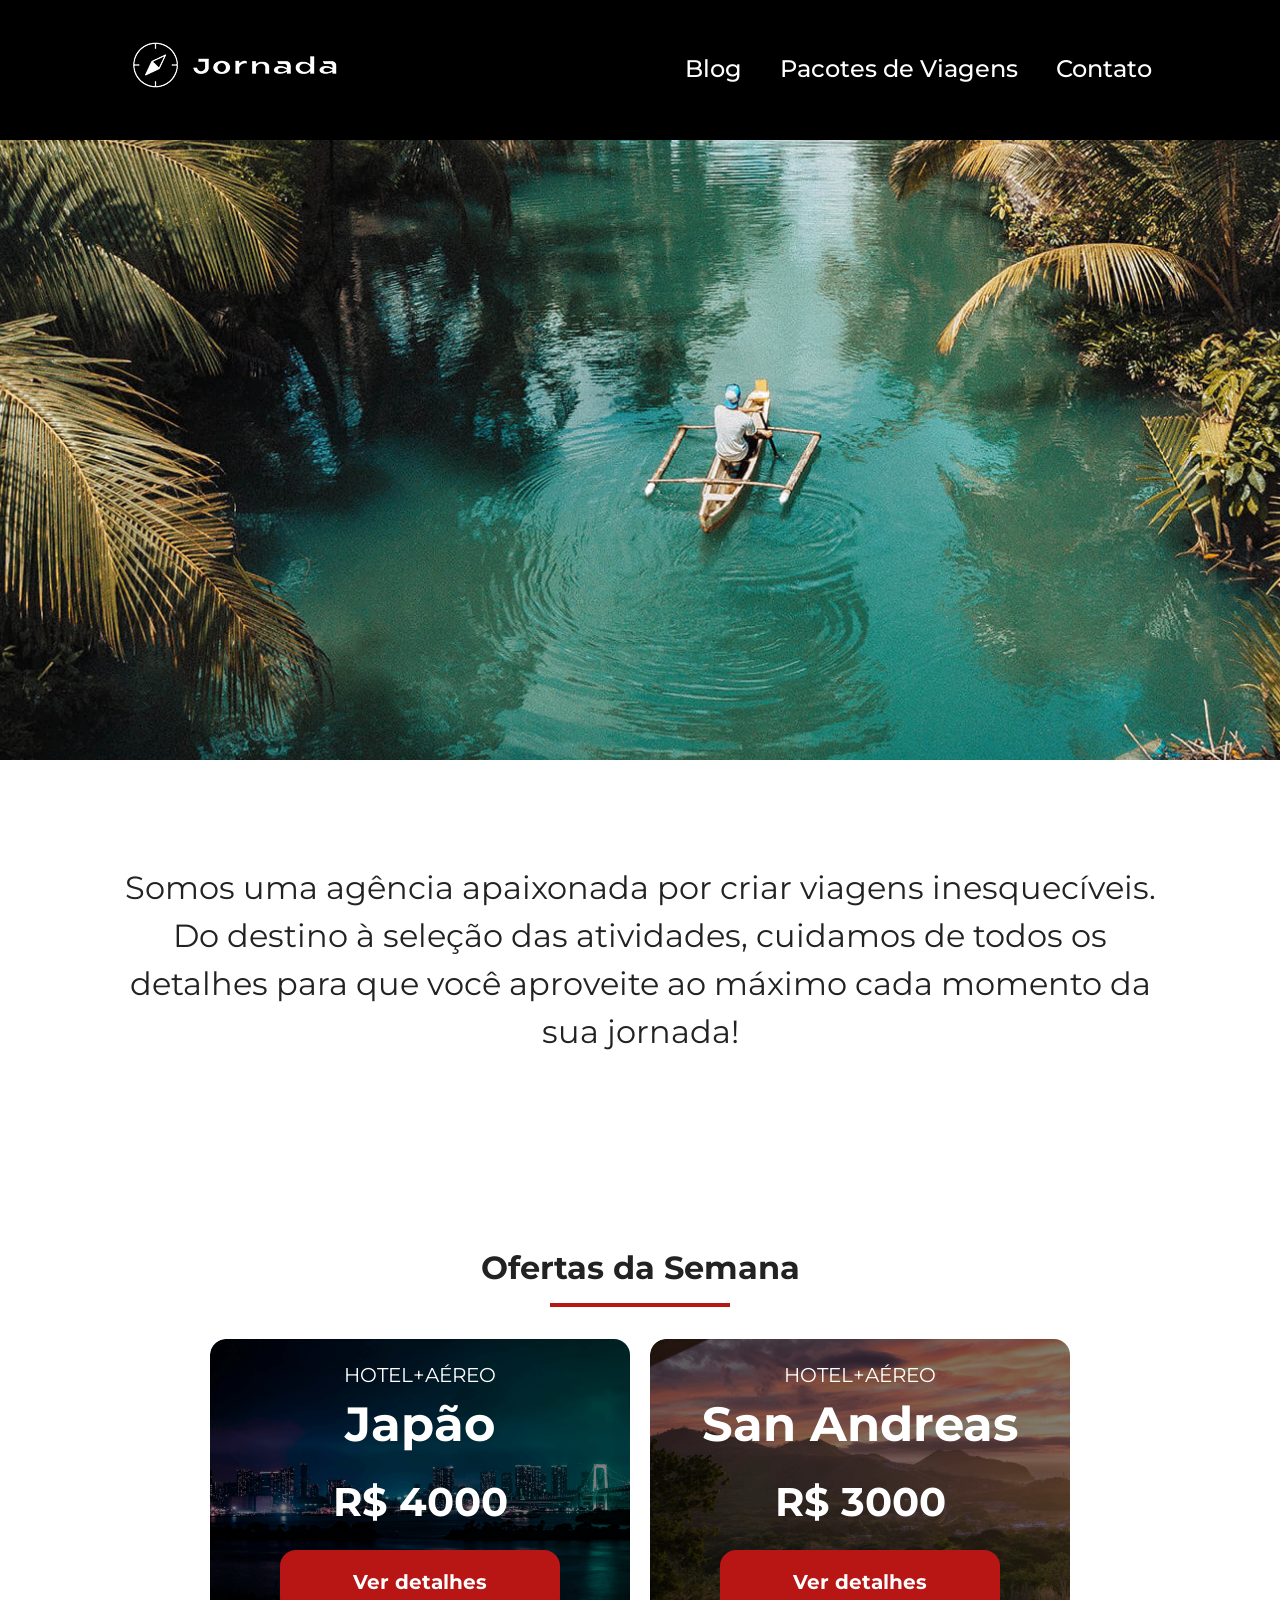
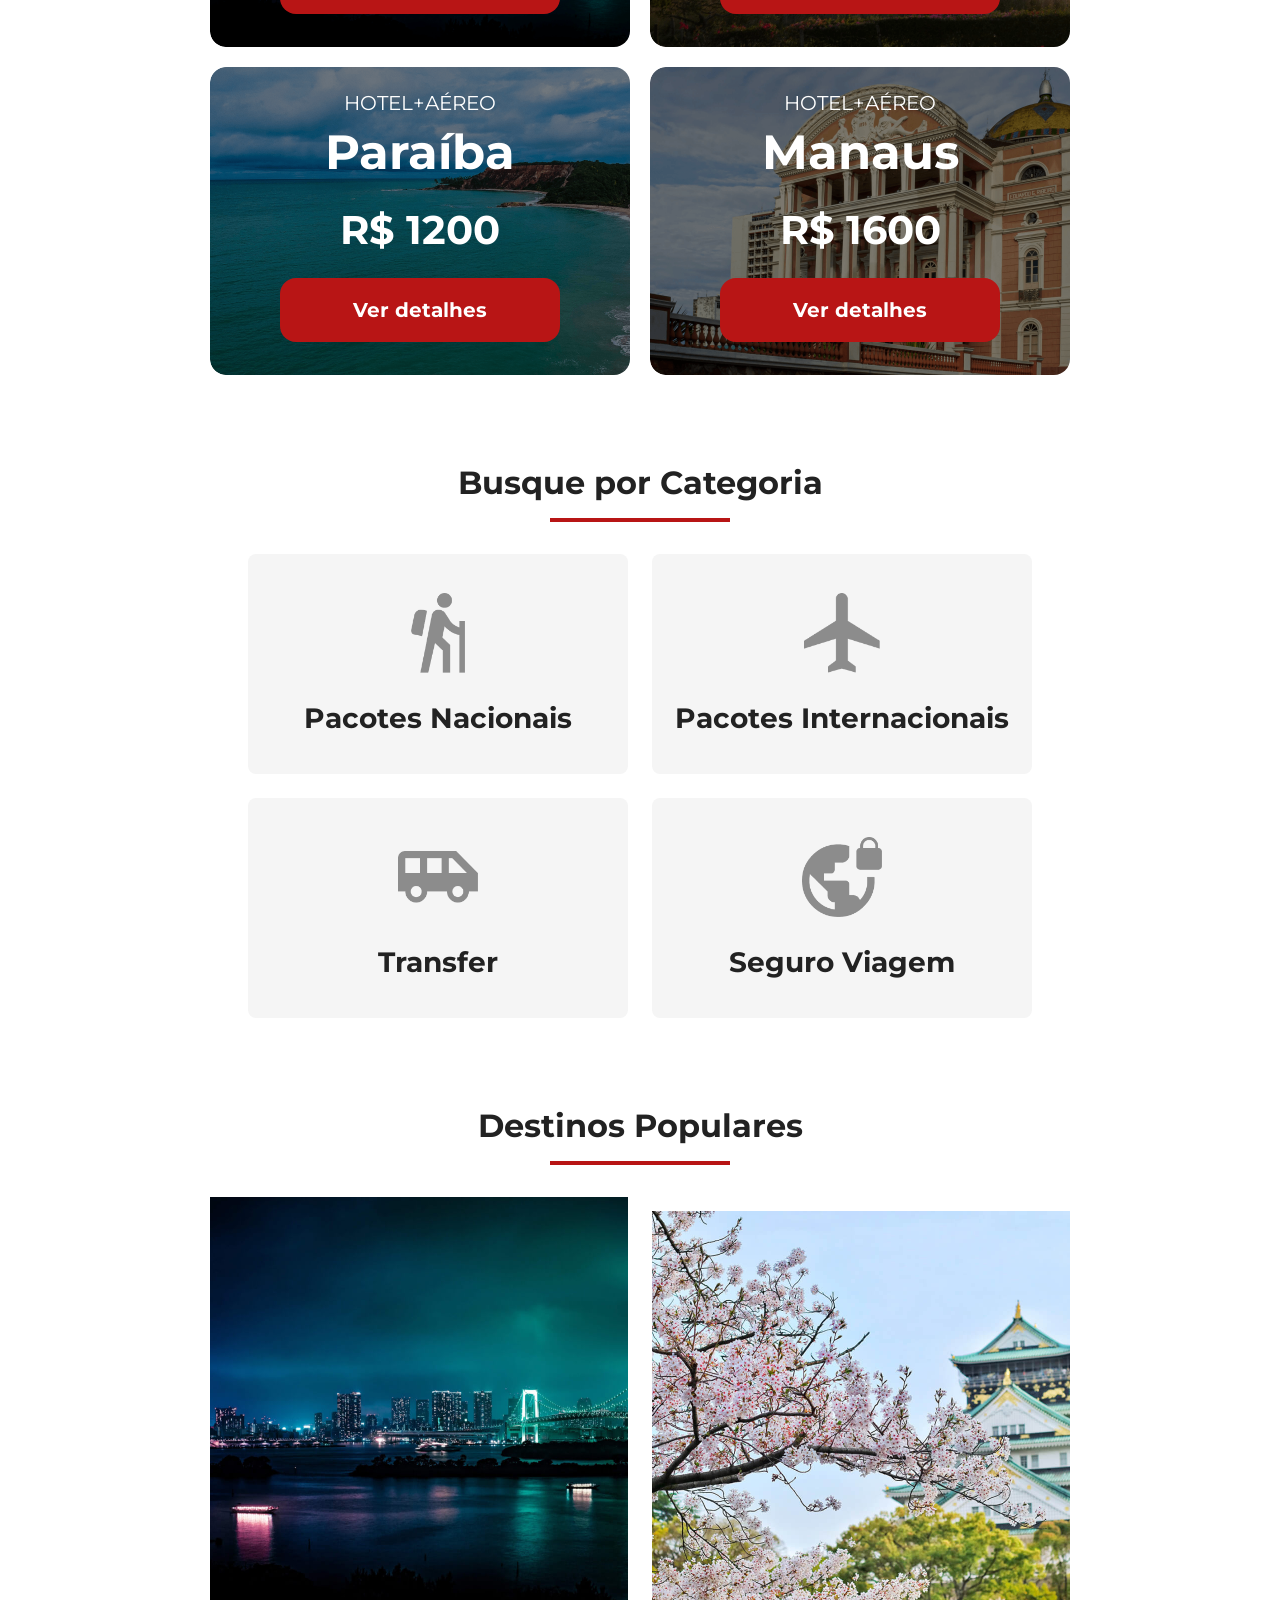
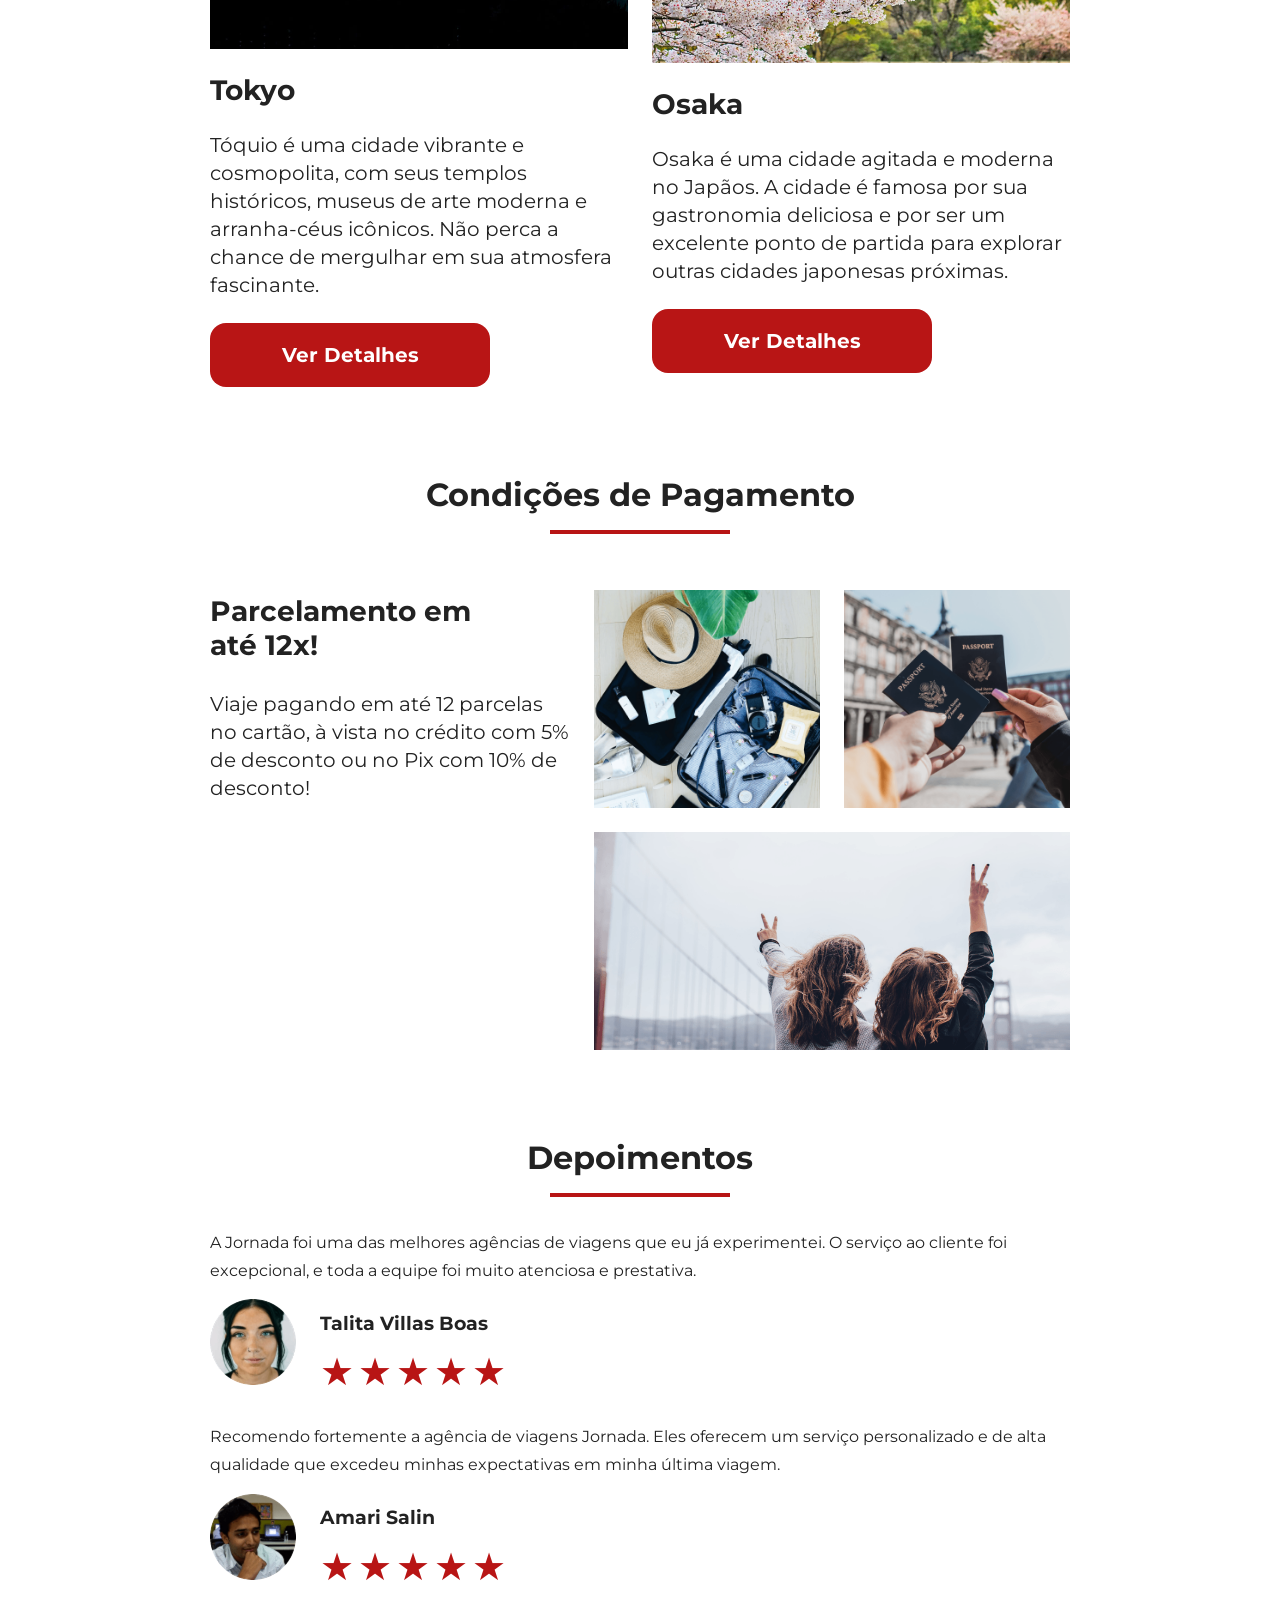
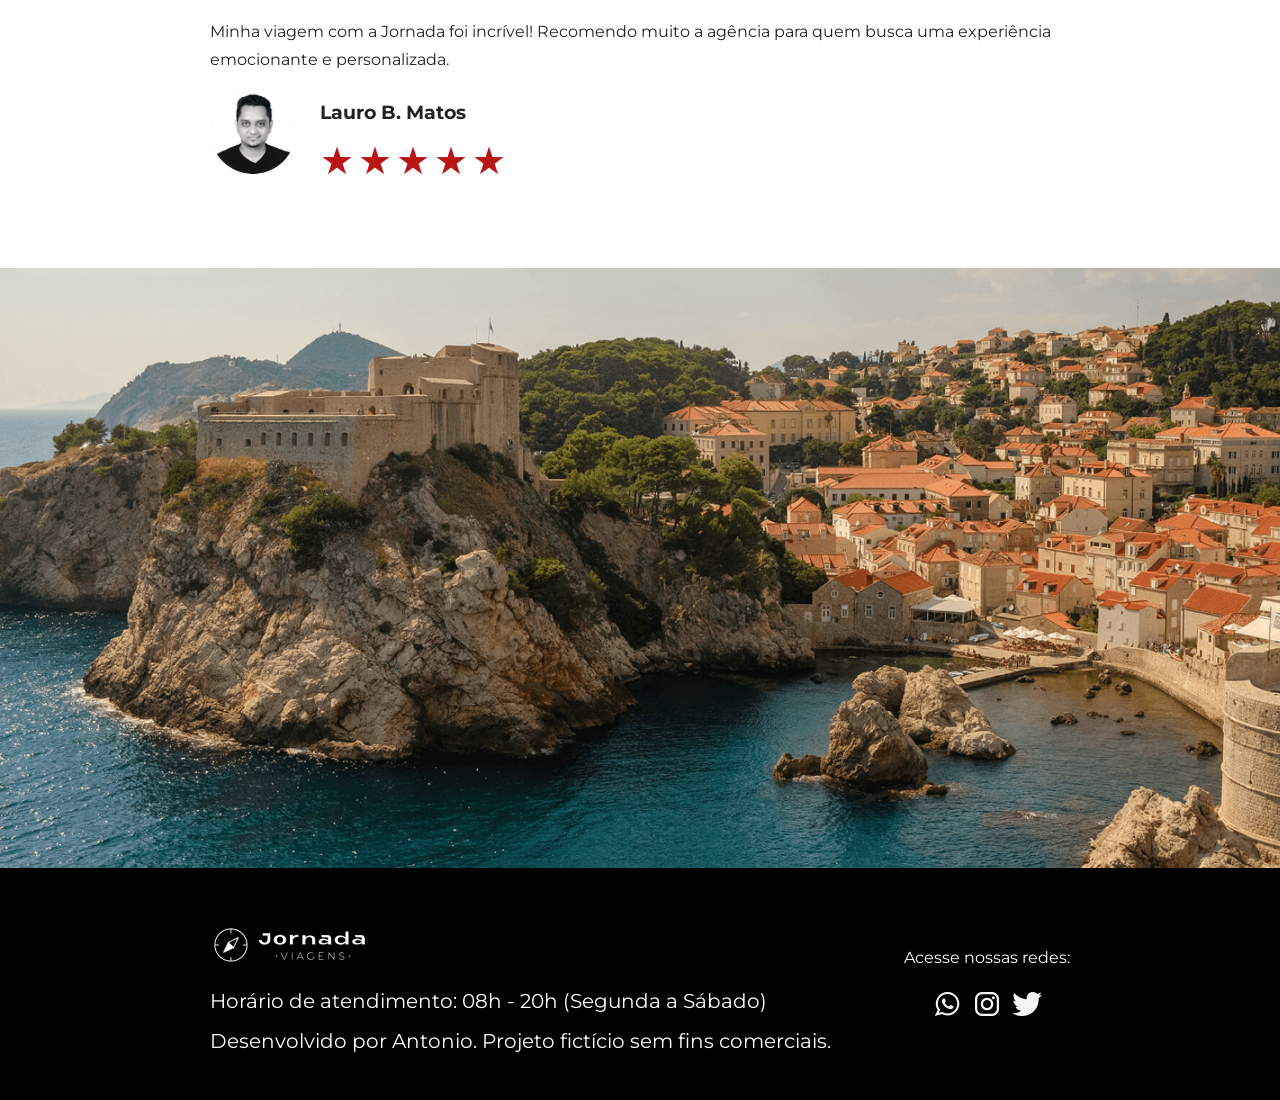
==== commit 92ca4568: "Finaliza footer e corrige alguns problemas de acessibilidade" ====
--- a/index.html
+++ b/index.html
@@ -3,6 +3,7 @@
   <head>
     <meta charset="UTF-8" />
     <meta name="viewport" content="width=device-width, initial-scale=1.0" />
+    <meta name="description" content="Ofertas de viagem para destinos nacionais e internacionais é na Jornada Viagens. Confira condições imperdíveis agora mesmo!">
     <link rel="stylesheet" href="css/styles.css" />
     <title>Jornada Viagens</title>
   </head>
@@ -246,7 +247,7 @@
               alt="Foto da cliente Talita Villas Boas"
             />
             <div class="profile-content">
-              <h4>Talita Villas Boas</h4>
+              <h3>Talita Villas Boas</h4>
               <div class="rating">
                 <span class="star">★</span>
                 <span class="star">★</span>
@@ -271,7 +272,7 @@
               alt="Foto do cliente Amari Salin"
             />
             <div class="profile-content">
-              <h4>Amari Salin</h4>
+              <h3>Amari Salin</h4>
               <div class="rating">
                 <span class="star">★</span>
                 <span class="star">★</span>
@@ -295,7 +296,7 @@
               alt="Foto do cliente Lauro B. Matos"
             />
             <div class="profile-content">
-              <h4>Lauro B. Matos</h4>
+              <h3>Lauro B. Matos</h4>
               <div class="rating">
                 <span class="star">★</span>
                 <span class="star">★</span>
@@ -328,7 +329,7 @@
           </header>
           <footer>
             <p>Horário de atendimento: 08h - 20h (Segunda a Sábado)</p>
-            <p>Desenvolvido por Alura. Projeto fictício sem fins comerciais.</p>
+            <p>Desenvolvido por Antonio. Projeto fictício sem fins comerciais.</p>
           </footer>
         </article>
         <article class="footer-social">
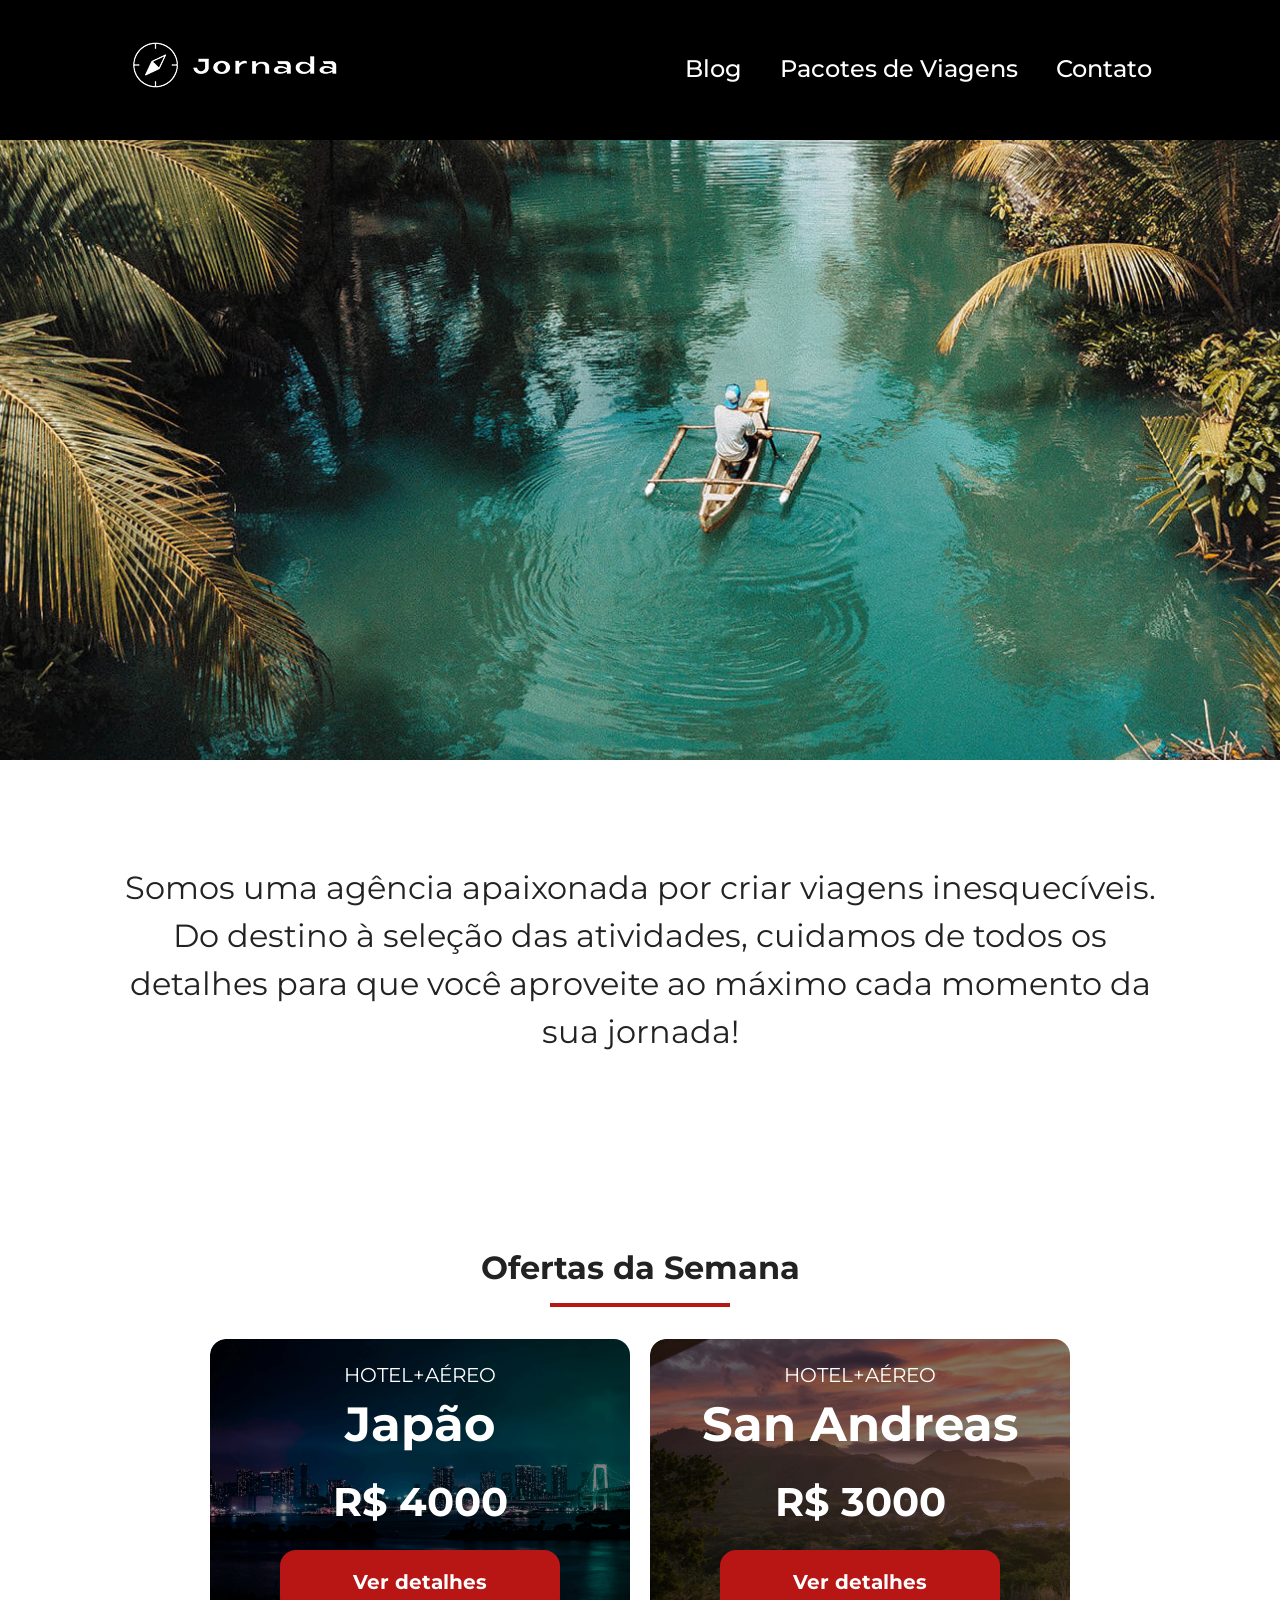
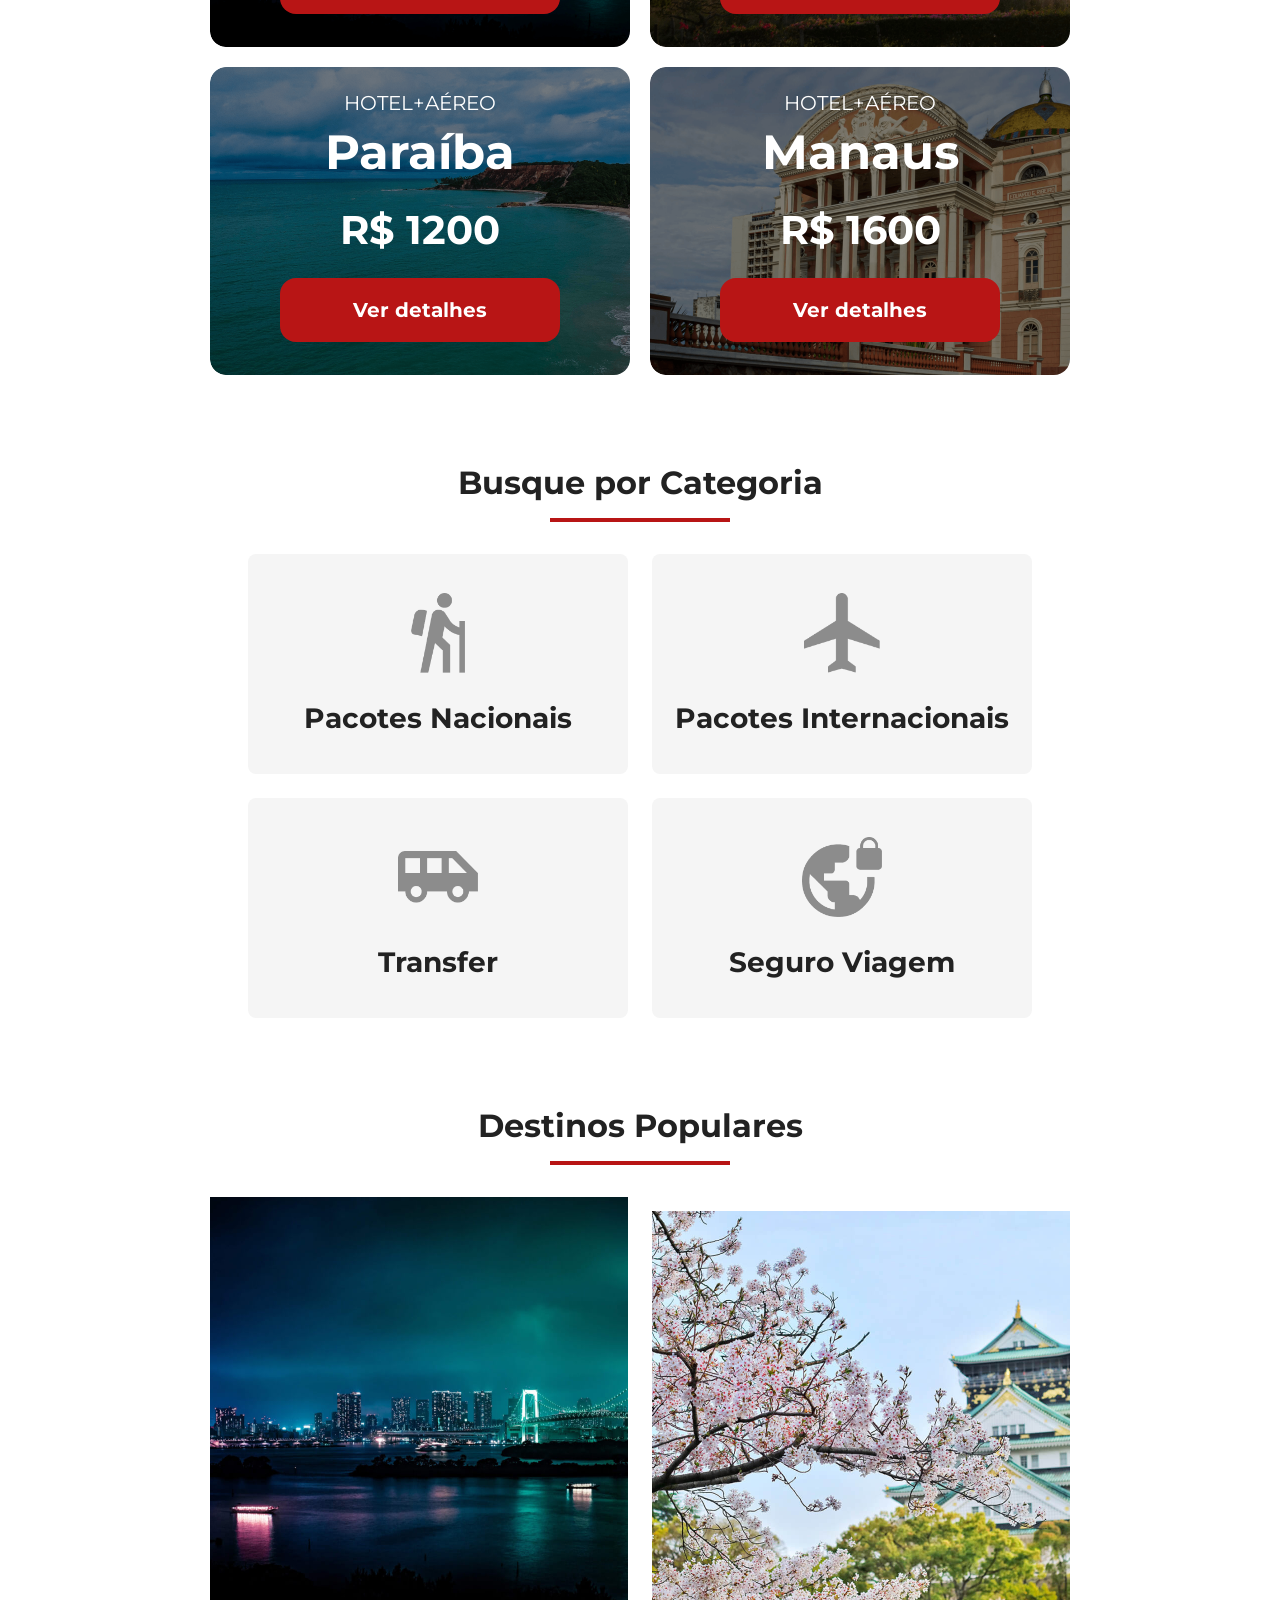
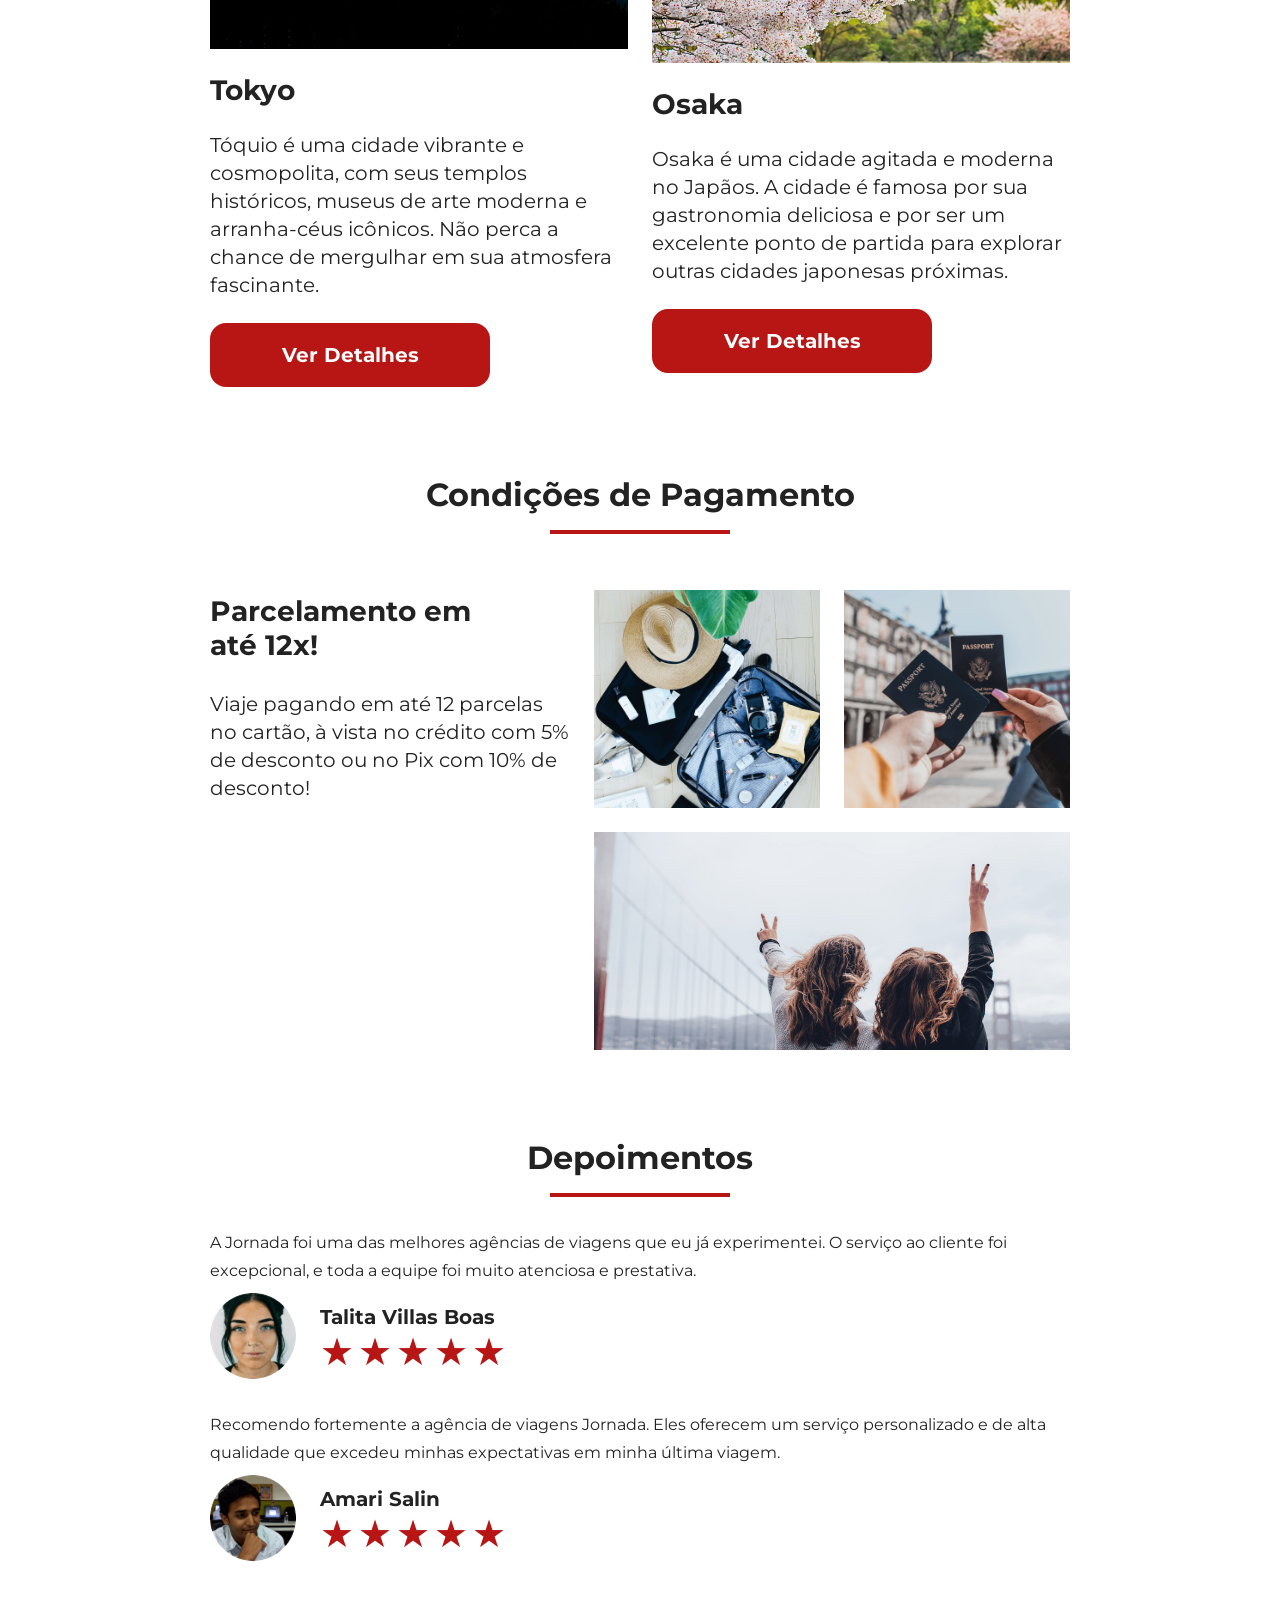
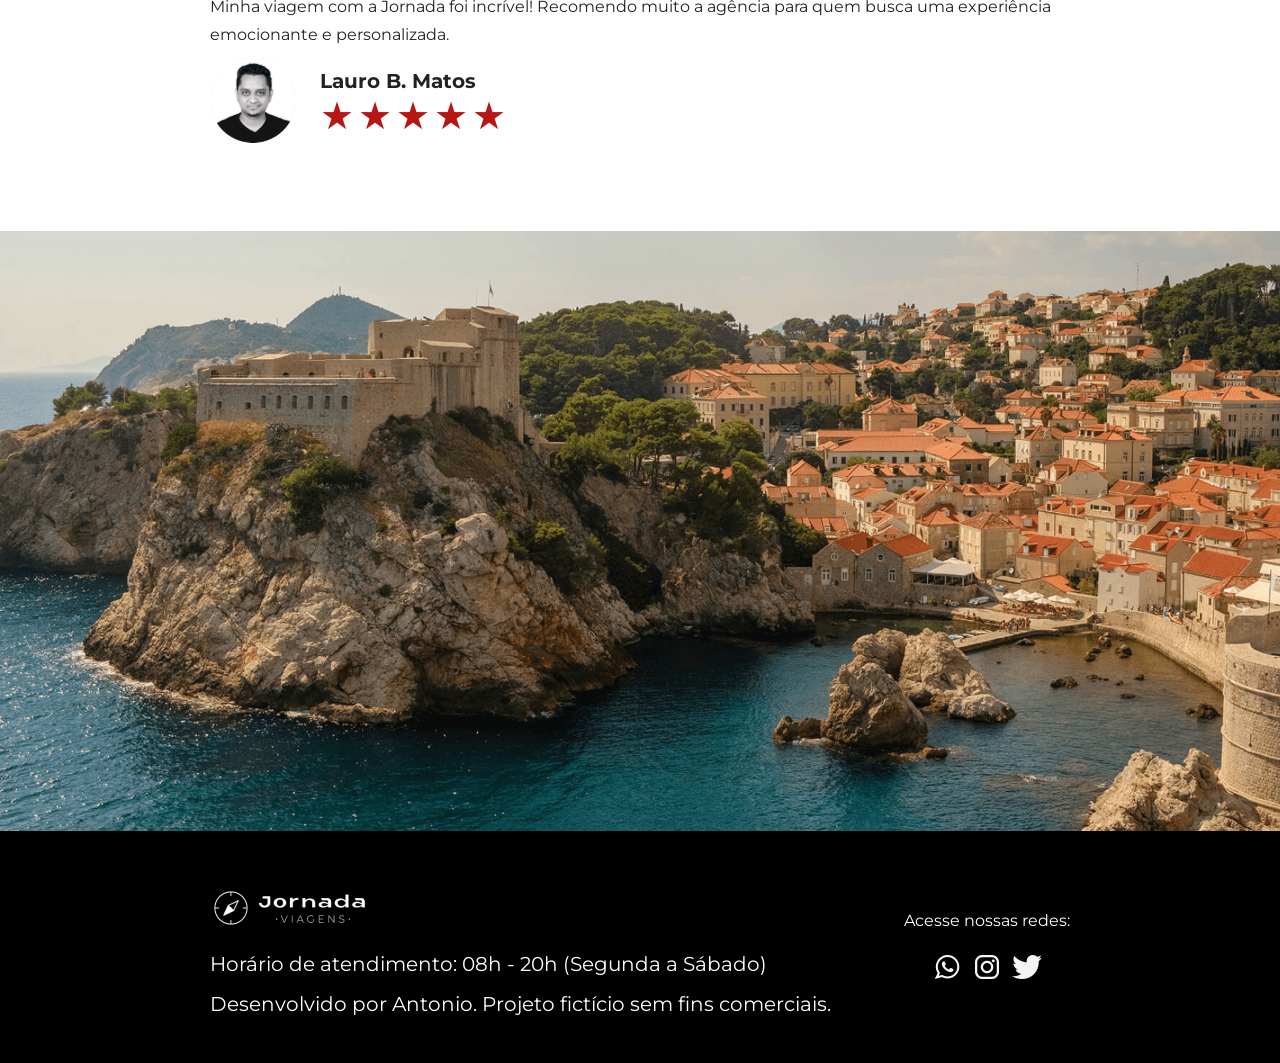
==== commit 40e97e00: "Finaliza ajustes de SEO e acessibilidade" ====
--- a/index.html
+++ b/index.html
@@ -3,7 +3,21 @@
   <head>
     <meta charset="UTF-8" />
     <meta name="viewport" content="width=device-width, initial-scale=1.0" />
-    <meta name="description" content="Ofertas de viagem para destinos nacionais e internacionais é na Jornada Viagens. Confira condições imperdíveis agora mesmo!">
+    <meta
+      name="description"
+      content="Ofertas de viagem para destinos nacionais e internacionais é na Jornada Viagens. Confira condições imperdíveis agora mesmo!"
+    />
+    <link rel="icon" href="favicon.svg" type="xml/svg" />
+
+    <meta name="og:title" content="Jornada Viagens" />
+    <meta
+      name="og:description"
+      content="Ofertas de viagem para destinos nacionais e internacionais é na Jornada Viagens. Confira condições imperdíveis agora mesmo!"
+    />
+    <meta name="og:image" content="#" />
+    <meta name="og:type" content="website" />
+    <meta name="og:url" content="#" />
+
     <link rel="stylesheet" href="css/styles.css" />
     <title>Jornada Viagens</title>
   </head>
@@ -51,267 +65,272 @@
         </nav>
       </div>
     </header>
-    <section class="hero">
-      <div class="hero-img"></div>
-      <h2>
-        Somos uma agência apaixonada por criar viagens inesquecíveis. Do destino
-        à seleção das atividades, cuidamos de todos os detalhes para que você
-        aproveite ao máximo cada momento da sua jornada!
-      </h2>
-    </section>
-    <section class="offers">
-      <div class="section-title">
-        <h2>Ofertas da Semana</h2>
-        <hr />
-      </div>
-      <div class="offers-cards">
-        <article class="cards japao">
-          <header>
-            <p>HOTEL+AÉREO</p>
-            <h3>Japão</h3>
-            <h4>R$ 4000</h4>
-          </header>
-          <footer>
-            <a href="#" class="button">Ver detalhes</a>
-          </footer>
-        </article>
-        <article class="cards san-andreas">
-          <header>
-            <p>HOTEL+AÉREO</p>
-            <h3>San Andreas</h3>
-            <h4>R$ 3000</h4>
-          </header>
-          <footer>
-            <a href="#" class="button">Ver detalhes</a>
-          </footer>
-        </article>
-        <article class="cards paraiba">
-          <header>
-            <p>HOTEL+AÉREO</p>
-            <h3>Paraíba</h3>
-            <h4>R$ 1200</h4>
-          </header>
-          <footer>
-            <a href="#" class="button">Ver detalhes</a>
-          </footer>
-        </article>
-        <article class="cards manaus">
-          <header>
-            <p>HOTEL+AÉREO</p>
-            <h3>Manaus</h3>
-            <h4>R$ 1600</h4>
-          </header>
-          <footer>
-            <a href="#" class="button">Ver detalhes</a>
-          </footer>
-        </article>
-      </div>
-    </section>
-    <section class="category">
-      <div class="section-title">
-        <h2>Busque por Categoria</h2>
-        <hr />
-      </div>
-      <div class="category-cards">
-        <a
-          href="#"
-          class="card"
-          target="_blank"
-          title="Busque pela categoria Pacotes Nacionais"
-        >
+
+    <main>
+      <section class="hero">
+        <div class="hero-img"></div>
+        <h2>
+          Somos uma agência apaixonada por criar viagens inesquecíveis. Do
+          destino à seleção das atividades, cuidamos de todos os detalhes para
+          que você aproveite ao máximo cada momento da sua jornada!
+        </h2>
+      </section>
+      <section class="offers">
+        <div class="section-title">
+          <h2>Ofertas da Semana</h2>
+          <hr />
+        </div>
+        <div class="offers-cards">
+          <article class="cards japao">
+            <header>
+              <p>HOTEL+AÉREO</p>
+              <h3>Japão</h3>
+              <h4>R$ 4000</h4>
+            </header>
+            <footer>
+              <a href="#" class="button">Ver detalhes</a>
+            </footer>
+          </article>
+          <article class="cards san-andreas">
+            <header>
+              <p>HOTEL+AÉREO</p>
+              <h3>San Andreas</h3>
+              <h4>R$ 3000</h4>
+            </header>
+            <footer>
+              <a href="#" class="button">Ver detalhes</a>
+            </footer>
+          </article>
+          <article class="cards paraiba">
+            <header>
+              <p>HOTEL+AÉREO</p>
+              <h3>Paraíba</h3>
+              <h4>R$ 1200</h4>
+            </header>
+            <footer>
+              <a href="#" class="button">Ver detalhes</a>
+            </footer>
+          </article>
+          <article class="cards manaus">
+            <header>
+              <p>HOTEL+AÉREO</p>
+              <h3>Manaus</h3>
+              <h4>R$ 1600</h4>
+            </header>
+            <footer>
+              <a href="#" class="button">Ver detalhes</a>
+            </footer>
+          </article>
+        </div>
+      </section>
+      <section class="category">
+        <div class="section-title">
+          <h2>Busque por Categoria</h2>
+          <hr />
+        </div>
+        <div class="category-cards">
+          <a
+            href="#"
+            class="card"
+            target="_blank"
+            title="Busque pela categoria Pacotes Nacionais"
+          >
+            <article>
+              <img src="img/icone-pacotes-nacionais.png" alt="" />
+              <h3 class="content-title">Pacotes Nacionais</h3>
+            </article>
+          </a>
+          <a
+            href="#"
+            class="card"
+            target="_blank"
+            title="Busque pela categoria Pacotes Internacionais"
+          >
+            <article>
+              <img src="img/icone-pacotes-internacionais.png" alt="" />
+              <h3 class="content-title">Pacotes Internacionais</h3>
+            </article>
+          </a>
+          <a
+            href="#"
+            class="card"
+            target="_blank"
+            title="Busque pela categoria Transfer"
+          >
+            <article>
+              <img src="img/icone-transfer.png" alt="" />
+              <h3 class="content-title">Transfer</h3>
+            </article>
+          </a>
+          <a
+            href="#"
+            class="card"
+            target="_blank"
+            title="Busque pela categoria Seguro Viagem"
+          >
+            <article>
+              <img src="img/icone-seguro-viagem.png" alt="" />
+              <h3 class="content-title">Seguro Viagem</h3>
+            </article>
+          </a>
+        </div>
+      </section>
+      <section class="destinations">
+        <div class="section-title">
+          <h2>Destinos Populares</h2>
+          <hr />
+        </div>
+        <div class="destination-itens">
+          <article class="item">
+            <header>
+              <div class="img-item bg-tokyo"></div>
+              <h3 class="content-title">Tokyo</h3>
+              <p class="content-text">
+                Tóquio é uma cidade vibrante e cosmopolita, com seus templos
+                históricos, museus de arte moderna e arranha-céus icônicos. Não
+                perca a chance de mergulhar em sua atmosfera fascinante.
+              </p>
+            </header>
+            <footer>
+              <a
+                href="#"
+                class="button"
+                target="_blank"
+                title="Ver mais detalhes do destino Tokyo"
+                >Ver Detalhes</a
+              >
+            </footer>
+          </article>
+          <article class="item">
+            <header>
+              <div class="img-item bg-osaka"></div>
+              <h3 class="content-title">Osaka</h3>
+              <p class="content-text">
+                Osaka é uma cidade agitada e moderna no Japãos. A cidade é
+                famosa por sua gastronomia deliciosa e por ser um excelente
+                ponto de partida para explorar outras cidades japonesas
+                próximas.
+              </p>
+            </header>
+            <footer>
+              <a
+                href="#"
+                class="button"
+                target="_blank"
+                title="Ver mais detalhes do destino Osaka"
+                >Ver Detalhes</a
+              >
+            </footer>
+          </article>
+        </div>
+      </section>
+      <section class="payments">
+        <div class="section-title">
+          <h2>Condições de Pagamento</h2>
+          <hr />
+        </div>
+        <div class="content-wrapper">
+          <div class="text-content">
+            <h3 class="content-title">Parcelamento em até 12x!</h3>
+            <p class="content-text">
+              Viaje pagando em até 12 parcelas no cartão, à vista no crédito com
+              5% de desconto ou no Pix com 10% de desconto!
+            </p>
+          </div>
+          <div class="image-gallery">
+            <div class="image primary"></div>
+            <div class="image secondary"></div>
+            <div class="image thirdy colspan-2"></div>
+          </div>
+        </div>
+      </section>
+      <section class="testimonials">
+        <div class="section-title">
+          <h2>Depoimentos</h2>
+          <hr />
+        </div>
+        <div class="testimonial-container">
           <article>
-            <img src="img/icone-pacotes-nacionais.png" alt="" />
-            <h3 class="content-title">Pacotes Nacionais</h3>
-          </article>
-        </a>
-        <a
-          href="#"
-          class="card"
-          target="_blank"
-          title="Busque pela categoria Pacotes Internacionais"
-        >
+            <header>
+              <p>
+                A Jornada foi uma das melhores agências de viagens que eu já
+                experimentei. O serviço ao cliente foi excepcional, e toda a
+                equipe foi muito atenciosa e prestativa.
+              </p>
+            </header>
+            <footer>
+              <img
+                src="img/profile-talita.png"
+                alt="Foto da cliente Talita Villas Boas"
+              />
+              <div class="profile-content">
+                <h3>Talita Villas Boas</h3>
+                <div class="rating">
+                  <span class="star">★</span>
+                  <span class="star">★</span>
+                  <span class="star">★</span>
+                  <span class="star">★</span>
+                  <span class="star">★</span>
+                </div>
+              </div>
+            </footer>
+          </article>
           <article>
-            <img src="img/icone-pacotes-internacionais.png" alt="" />
-            <h3 class="content-title">Pacotes Internacionais</h3>
-          </article>
-        </a>
-        <a
-          href="#"
-          class="card"
-          target="_blank"
-          title="Busque pela categoria Transfer"
-        >
+            <header>
+              <p>
+                Recomendo fortemente a agência de viagens Jornada. Eles oferecem
+                um serviço personalizado e de alta qualidade que excedeu minhas
+                expectativas em minha última viagem.
+              </p>
+            </header>
+            <footer>
+              <img
+                src="img/profile-amari.png"
+                alt="Foto do cliente Amari Salin"
+              />
+              <div class="profile-content">
+                <h3>Amari Salin</h3>
+                <div class="rating">
+                  <span class="star">★</span>
+                  <span class="star">★</span>
+                  <span class="star">★</span>
+                  <span class="star">★</span>
+                  <span class="star">★</span>
+                </div>
+              </div>
+            </footer>
+          </article>
           <article>
-            <img src="img/icone-transfer.png" alt="" />
-            <h3 class="content-title">Transfer</h3>
-          </article>
-        </a>
-        <a
-          href="#"
-          class="card"
-          target="_blank"
-          title="Busque pela categoria Seguro Viagem"
-        >
-          <article>
-            <img src="img/icone-seguro-viagem.png" alt="" />
-            <h3 class="content-title">Seguro Viagem</h3>
-          </article>
-        </a>
-      </div>
-    </section>
-    <section class="destinations">
-      <div class="section-title">
-        <h2>Destinos Populares</h2>
-        <hr />
-      </div>
-      <div class="destination-itens">
-        <article class="item">
-          <header>
-            <div class="img-item bg-tokyo"></div>
-            <h4 class="content-title">Tokyo</h4>
-            <p class="content-text">
-              Tóquio é uma cidade vibrante e cosmopolita, com seus templos
-              históricos, museus de arte moderna e arranha-céus icônicos. Não
-              perca a chance de mergulhar em sua atmosfera fascinante.
-            </p>
-          </header>
-          <footer>
-            <a
-              href="#"
-              class="button"
-              target="_blank"
-              title="Ver mais detalhes do destino Tokyo"
-              >Ver Detalhes</a
-            >
-          </footer>
-        </article>
-        <article class="item">
-          <header>
-            <div class="img-item bg-osaka"></div>
-            <h4 class="content-title">Osaka</h4>
-            <p class="content-text">
-              Osaka é uma cidade agitada e moderna no Japãos. A cidade é famosa
-              por sua gastronomia deliciosa e por ser um excelente ponto de
-              partida para explorar outras cidades japonesas próximas.
-            </p>
-          </header>
-          <footer>
-            <a
-              href="#"
-              class="button"
-              target="_blank"
-              title="Ver mais detalhes do destino Osaka"
-              >Ver Detalhes</a
-            >
-          </footer>
-        </article>
-      </div>
-    </section>
-    <section class="payments">
-      <div class="section-title">
-        <h2>Condições de Pagamento</h2>
-        <hr />
-      </div>
-      <div class="content-wrapper">
-        <div class="text-content">
-          <h3 class="content-title">Parcelamento em até 12x!</h3>
-          <p class="content-text">
-            Viaje pagando em até 12 parcelas no cartão, à vista no crédito com
-            5% de desconto ou no Pix com 10% de desconto!
-          </p>
-        </div>
-        <div class="image-gallery">
-          <div class="image primary"></div>
-          <div class="image secondary"></div>
-          <div class="image thirdy colspan-2"></div>
-        </div>
-      </div>
-    </section>
-    <section class="testimonials">
-      <div class="section-title">
-        <h2>Depoimentos</h2>
-        <hr />
-      </div>
-      <div class="testimonial-container">
-        <article>
-          <header>
-            <p>
-              A Jornada foi uma das melhores agências de viagens que eu já
-              experimentei. O serviço ao cliente foi excepcional, e toda a
-              equipe foi muito atenciosa e prestativa.
-            </p>
-          </header>
-          <footer>
-            <img
-              src="img/profile-talita.png"
-              alt="Foto da cliente Talita Villas Boas"
-            />
-            <div class="profile-content">
-              <h3>Talita Villas Boas</h4>
-              <div class="rating">
-                <span class="star">★</span>
-                <span class="star">★</span>
-                <span class="star">★</span>
-                <span class="star">★</span>
-                <span class="star">★</span>
+            <header>
+              <p>
+                Minha viagem com a Jornada foi incrível! Recomendo muito a
+                agência para quem busca uma experiência emocionante e
+                personalizada.
+              </p>
+            </header>
+            <footer>
+              <img
+                src="img/profile-lauro.png"
+                alt="Foto do cliente Lauro B. Matos"
+              />
+              <div class="profile-content">
+                <h3>Lauro B. Matos</h3>
+                <div class="rating">
+                  <span class="star">★</span>
+                  <span class="star">★</span>
+                  <span class="star">★</span>
+                  <span class="star">★</span>
+                  <span class="star">★</span>
+                </div>
               </div>
-            </div>
-          </footer>
-        </article>
-        <article>
-          <header>
-            <p>
-              Recomendo fortemente a agência de viagens Jornada. Eles oferecem
-              um serviço personalizado e de alta qualidade que excedeu minhas
-              expectativas em minha última viagem.
-            </p>
-          </header>
-          <footer>
-            <img
-              src="img/profile-amari.png"
-              alt="Foto do cliente Amari Salin"
-            />
-            <div class="profile-content">
-              <h3>Amari Salin</h4>
-              <div class="rating">
-                <span class="star">★</span>
-                <span class="star">★</span>
-                <span class="star">★</span>
-                <span class="star">★</span>
-                <span class="star">★</span>
-              </div>
-            </div>
-          </footer>
-        </article>
-        <article>
-          <header>
-            <p>
-              Minha viagem com a Jornada foi incrível! Recomendo muito a agência
-              para quem busca uma experiência emocionante e personalizada.
-            </p>
-          </header>
-          <footer>
-            <img
-              src="img/profile-lauro.png"
-              alt="Foto do cliente Lauro B. Matos"
-            />
-            <div class="profile-content">
-              <h3>Lauro B. Matos</h4>
-              <div class="rating">
-                <span class="star">★</span>
-                <span class="star">★</span>
-                <span class="star">★</span>
-                <span class="star">★</span>
-                <span class="star">★</span>
-              </div>
-            </div>
-          </footer>
-        </article>
-      </div>
-    </section>
-    <section class="banner">
-      <div class="banner-image"></div>
-    </section>
+            </footer>
+          </article>
+        </div>
+      </section>
+      <section class="banner">
+        <div class="banner-image"></div>
+      </section>
+    </main>
     <footer class="footer-wrapper">
       <div class="footer-contents">
         <article class="footer-informations">
@@ -329,7 +348,9 @@
           </header>
           <footer>
             <p>Horário de atendimento: 08h - 20h (Segunda a Sábado)</p>
-            <p>Desenvolvido por Antonio. Projeto fictício sem fins comerciais.</p>
+            <p>
+              Desenvolvido por Antonio. Projeto fictício sem fins comerciais.
+            </p>
           </footer>
         </article>
         <article class="footer-social">
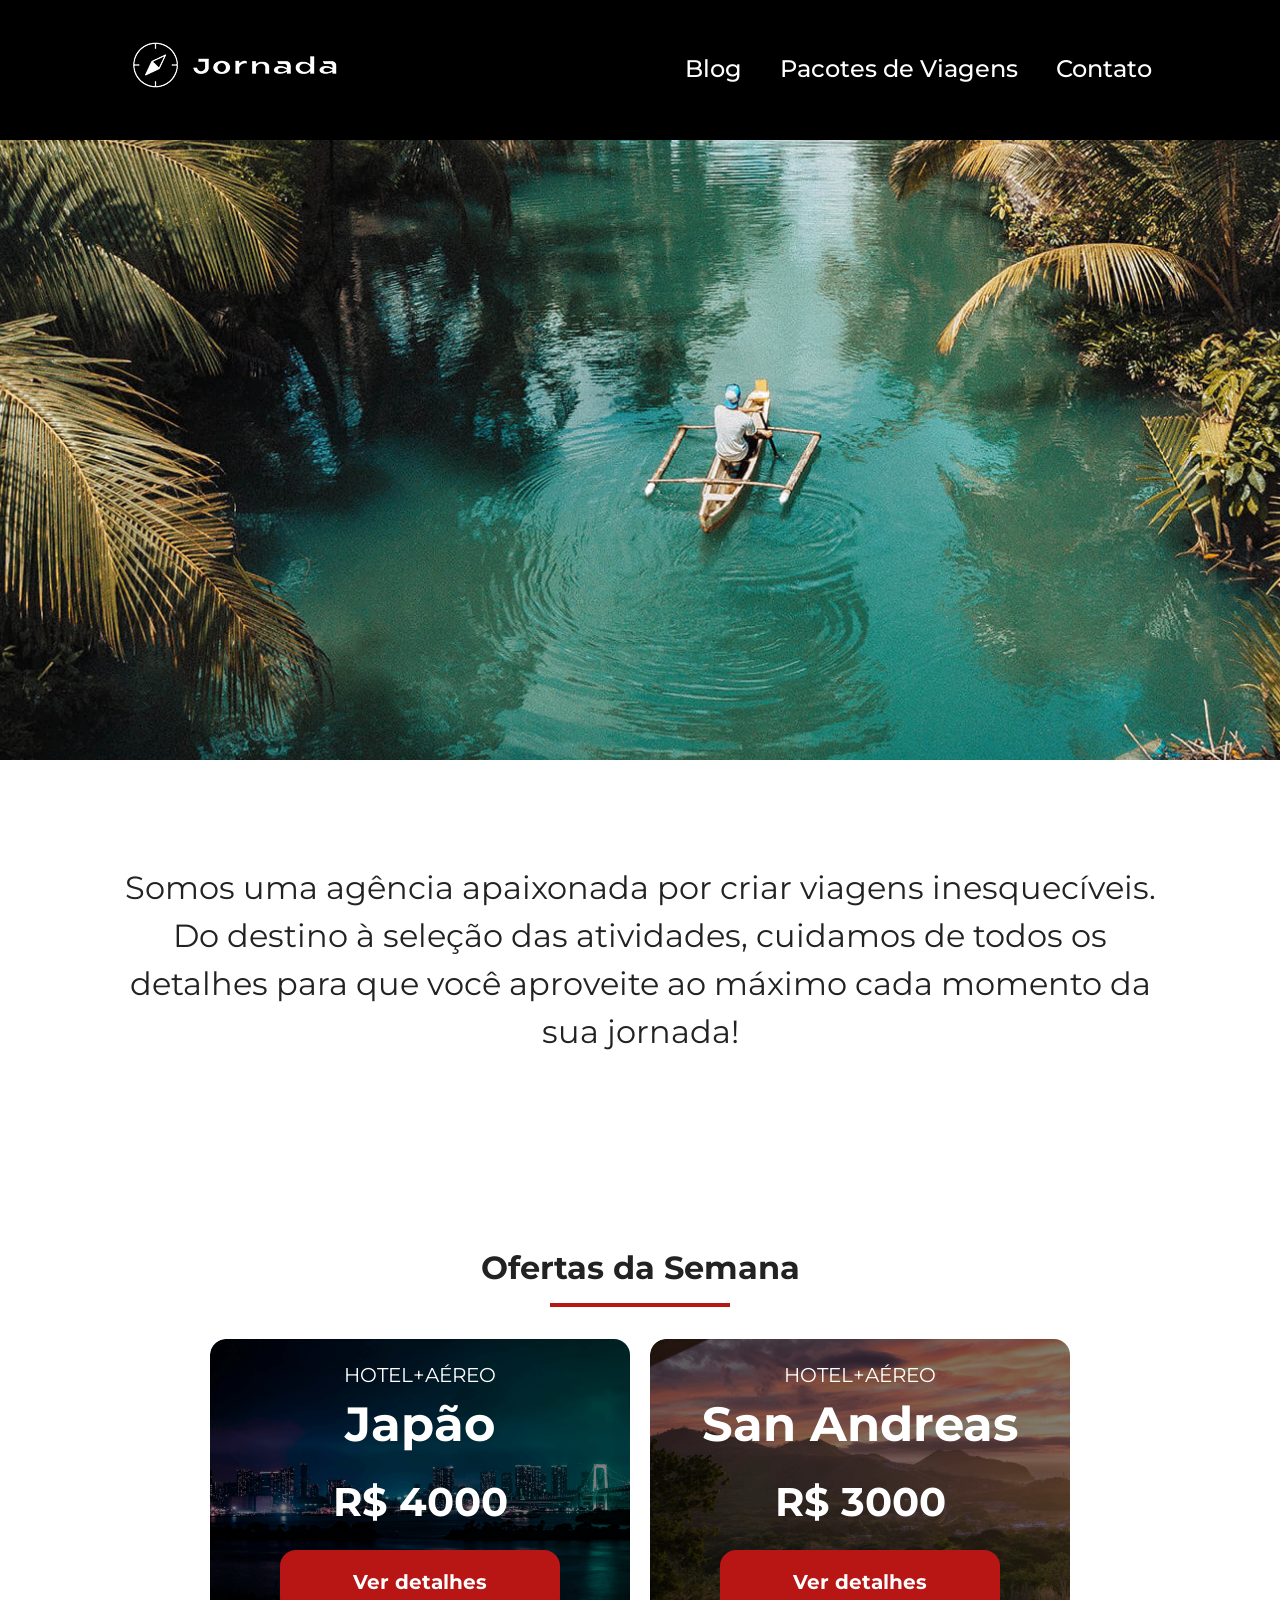
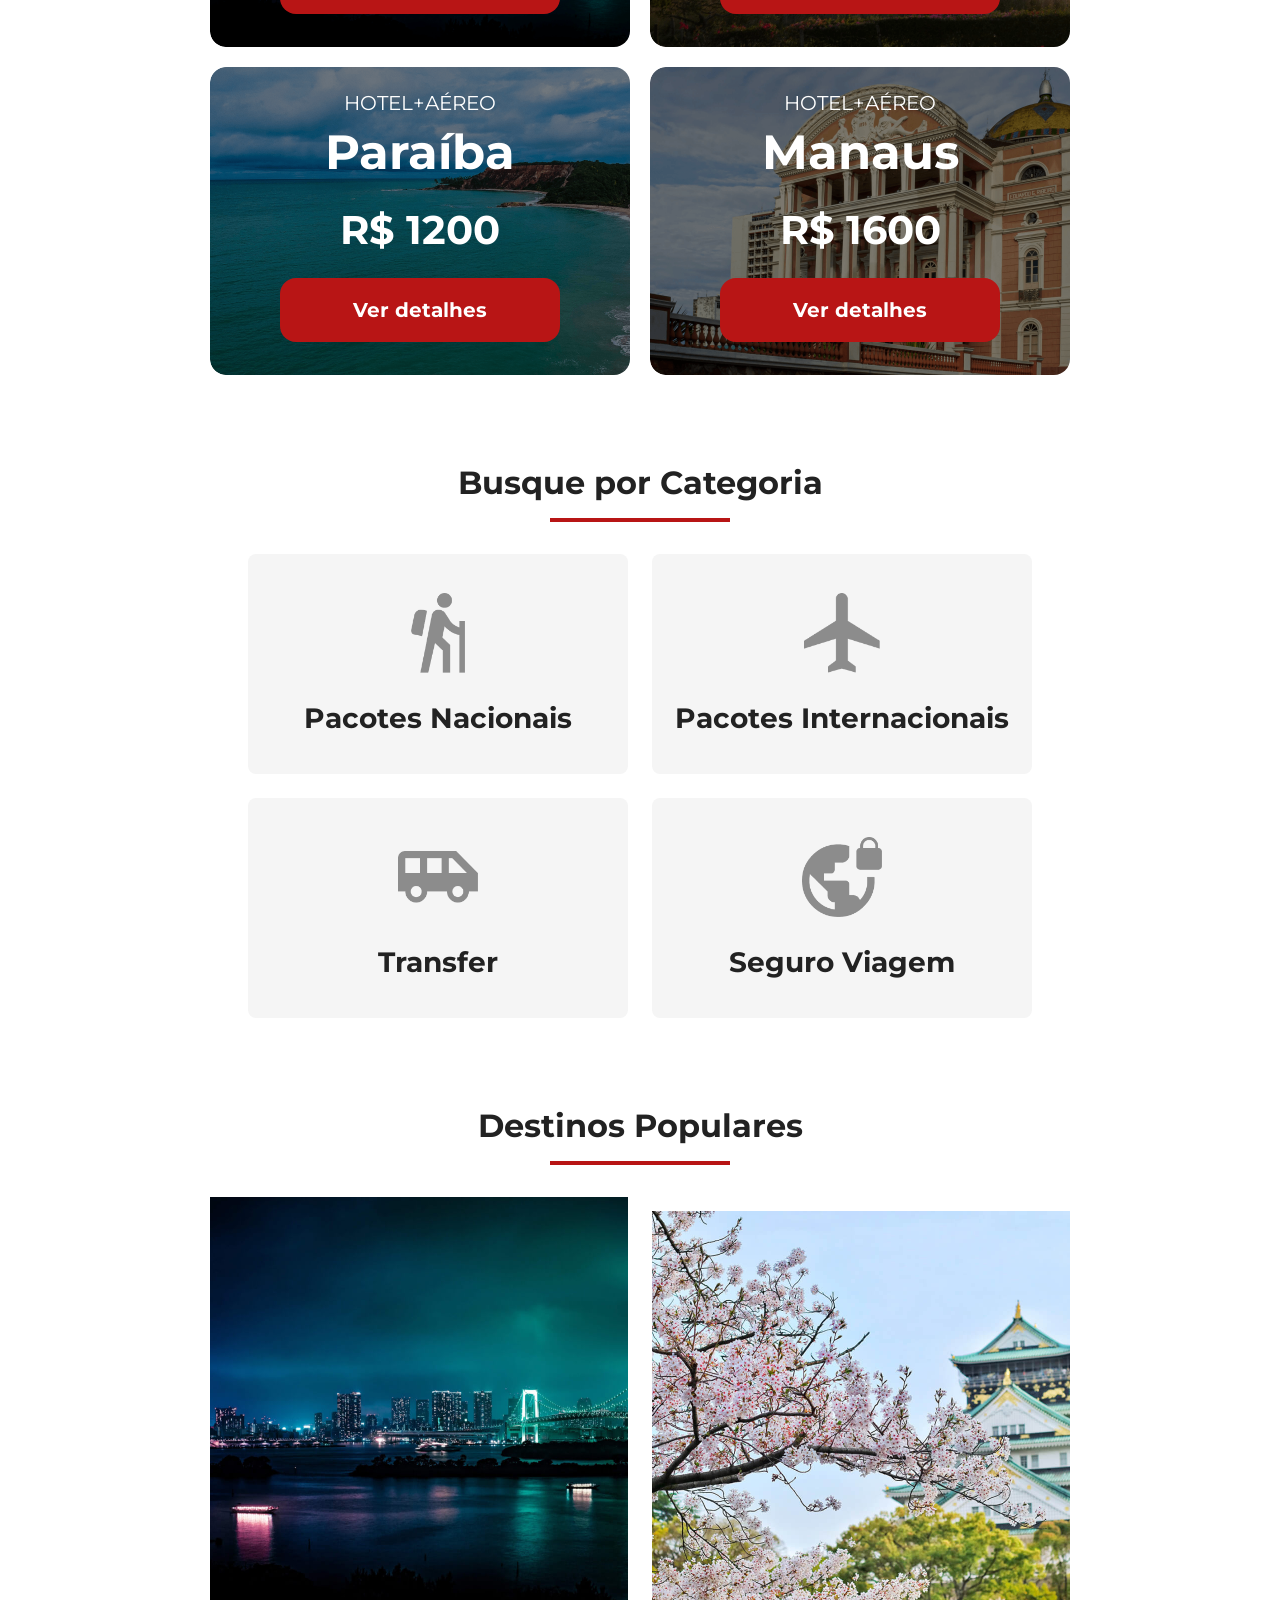
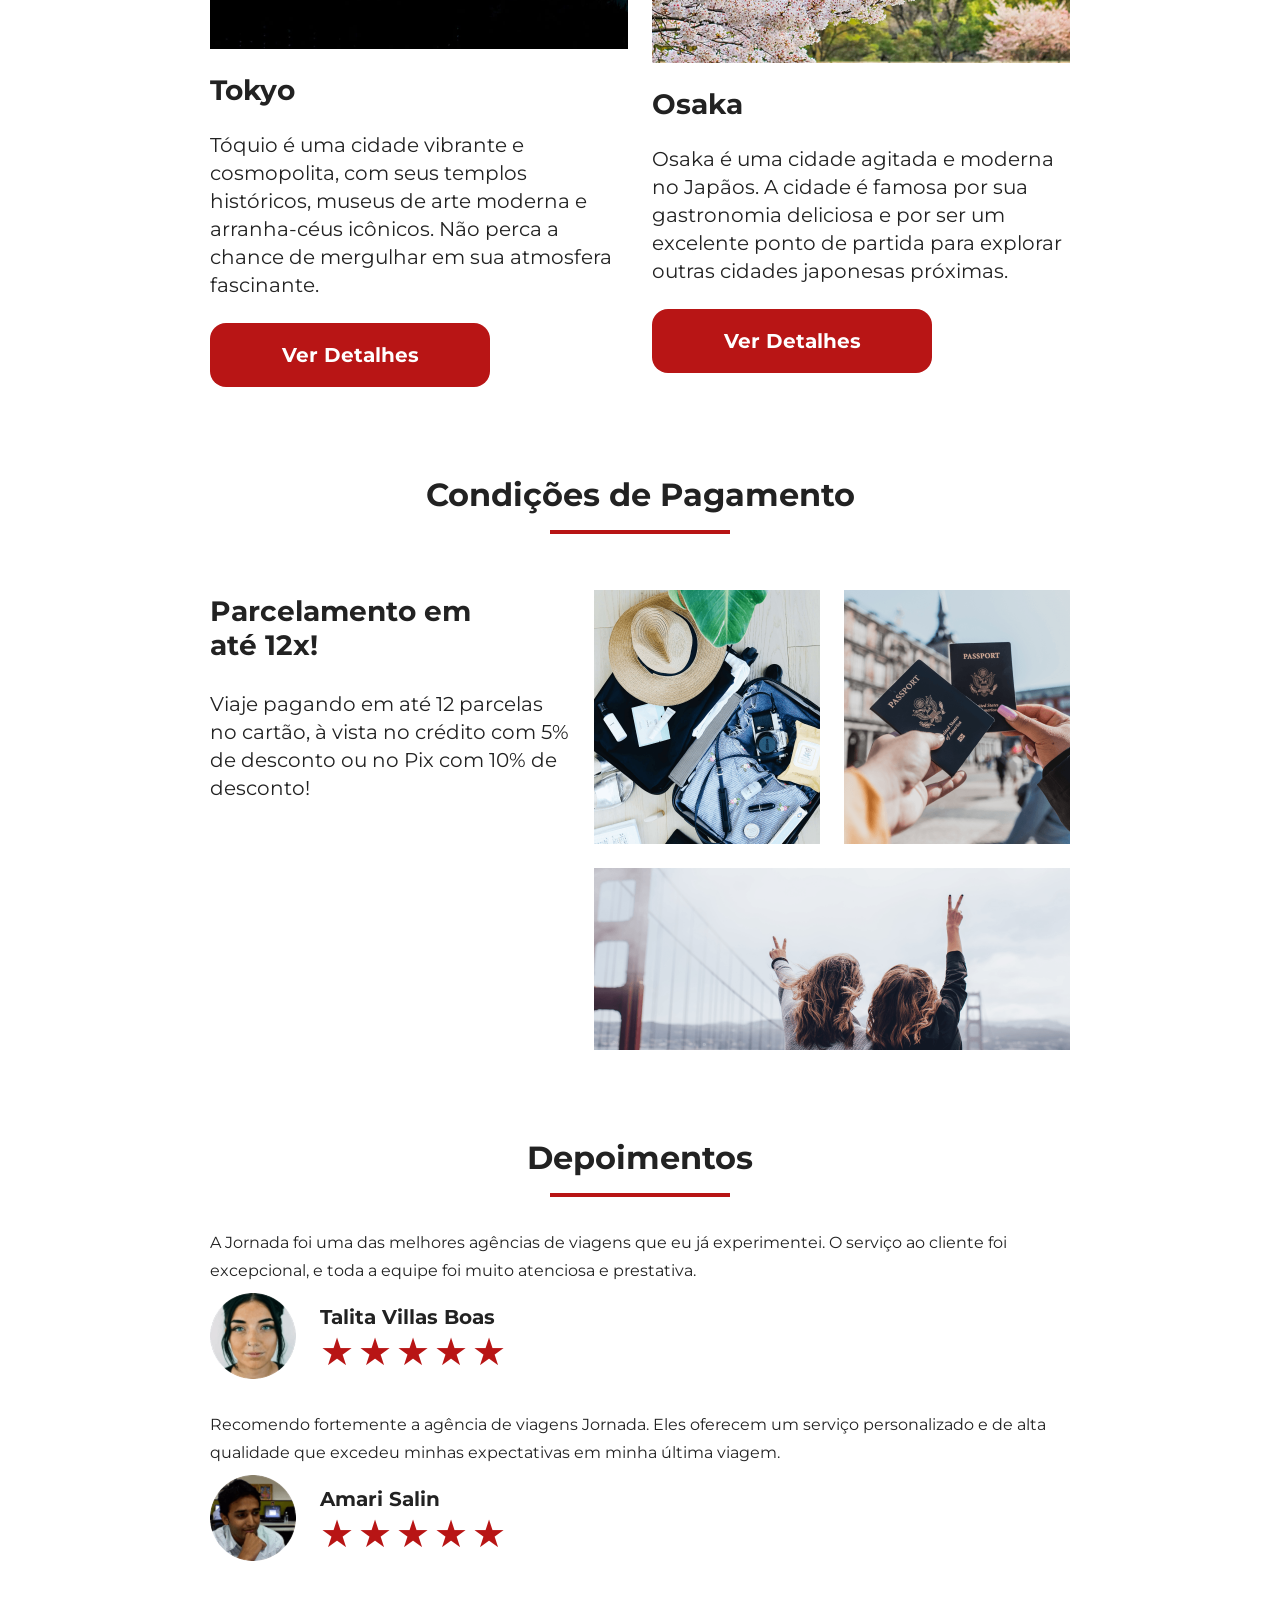
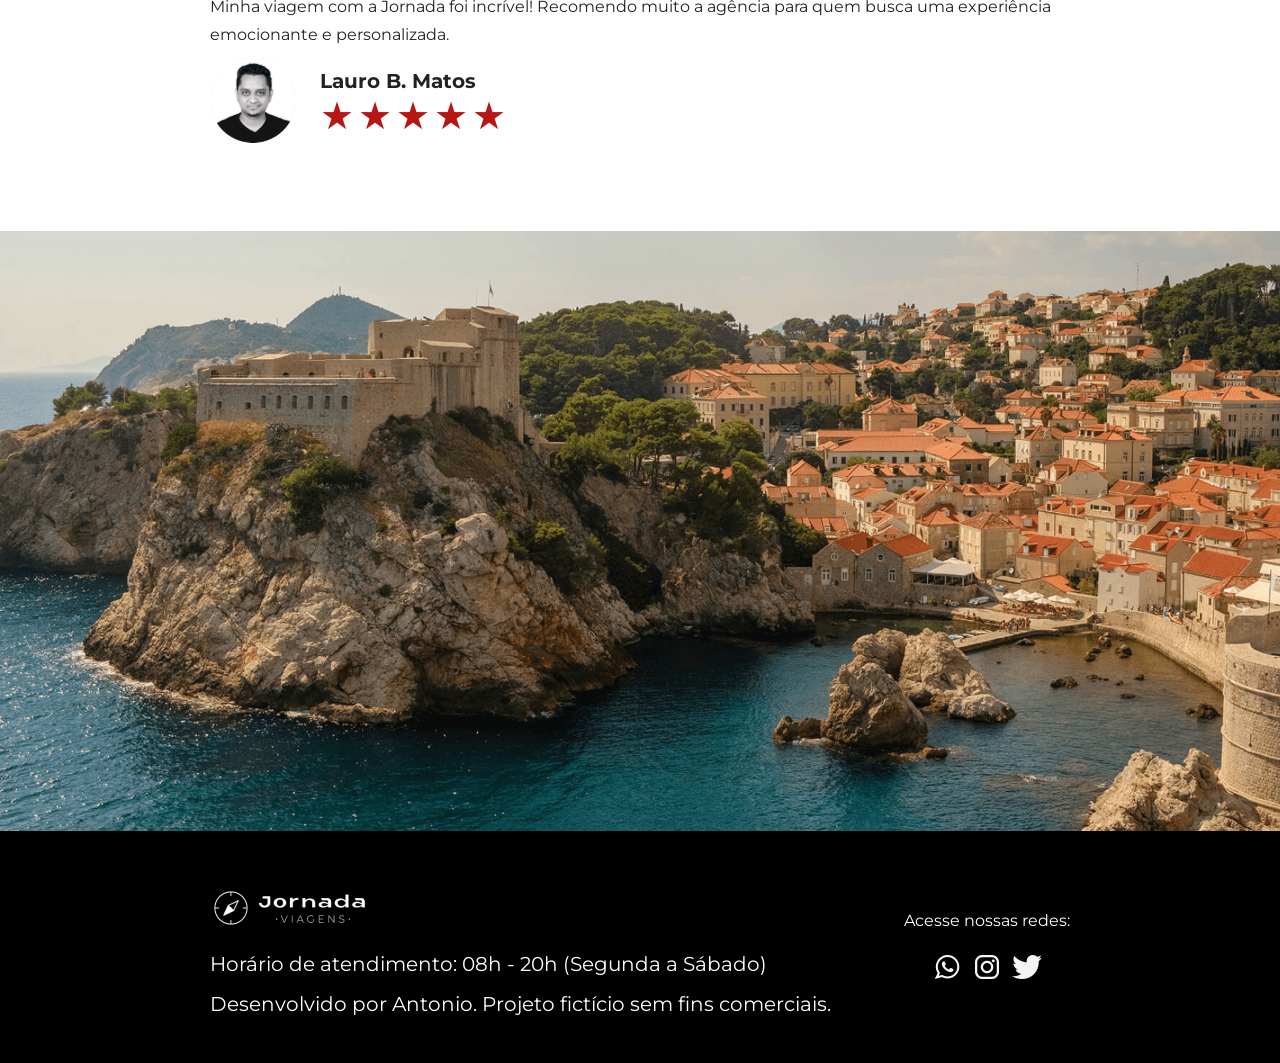
==== commit c6996b29: "Finaliza pagina de pacotes de viagens" ====
--- a/index.html
+++ b/index.html
@@ -41,14 +41,13 @@
         <nav>
           <ul class="list-links">
             <li>
-              <a href="blog.html" target="_blank" title="Acessar a página blog"
+              <a href="blogpost.html" title="Acessar a página blog"
                 >Blog</a
               >
             </li>
             <li>
               <a
                 href="pacotes.html"
-                target="_blank"
                 title="Acessar a página de pacotes de viagens"
                 >Pacotes de Viagens</a
               >
